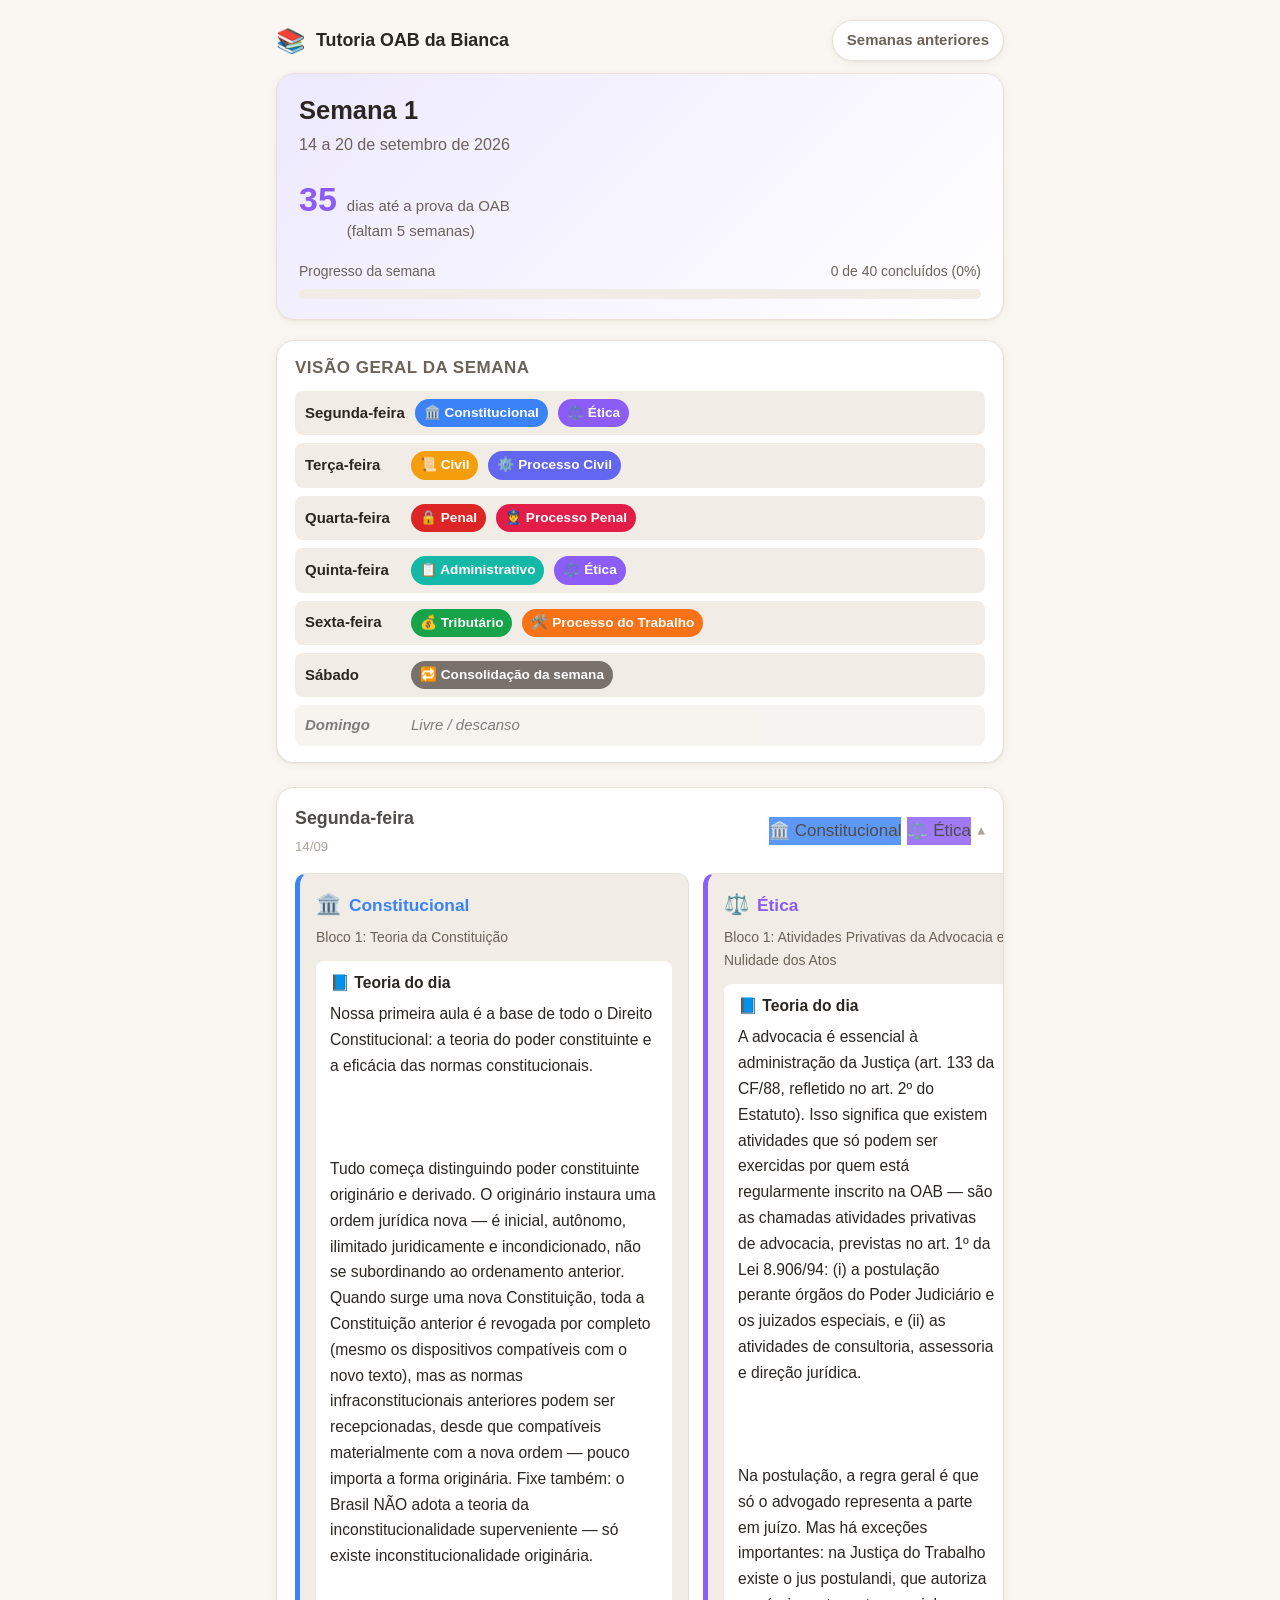
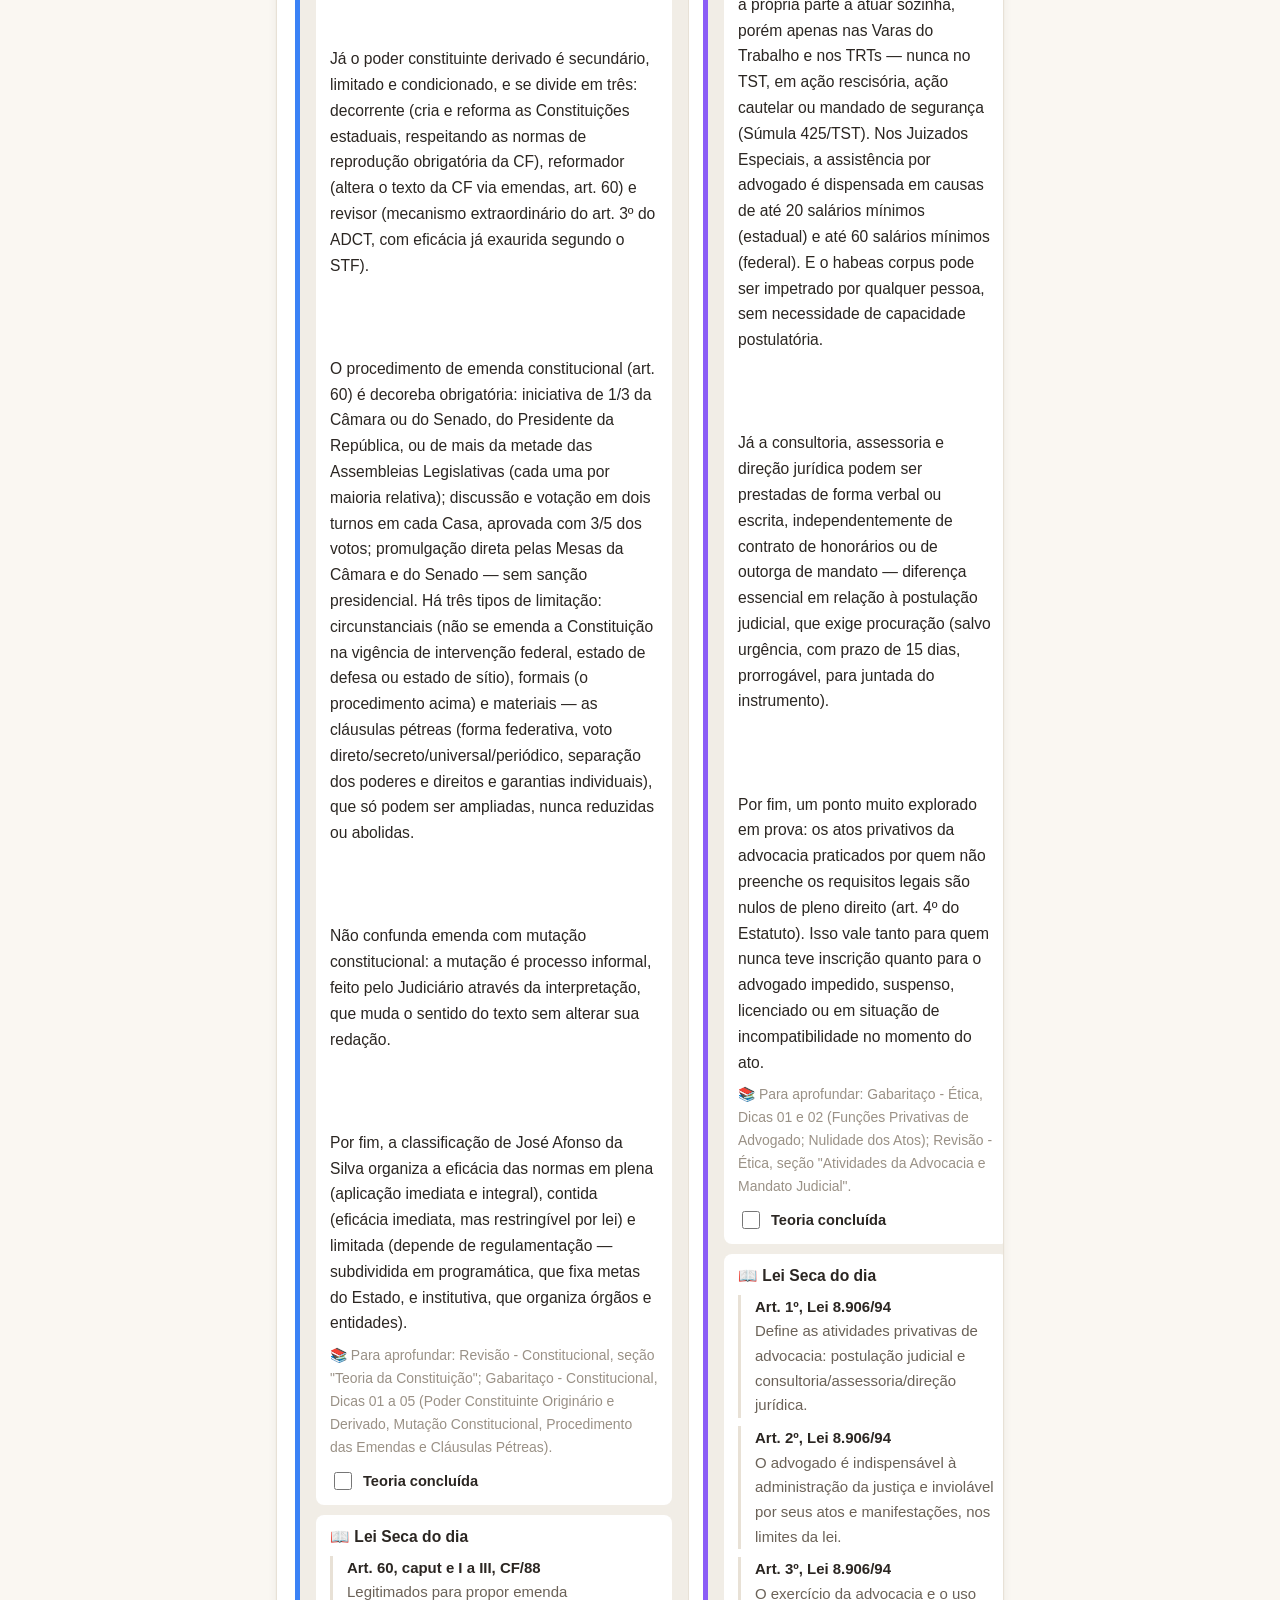
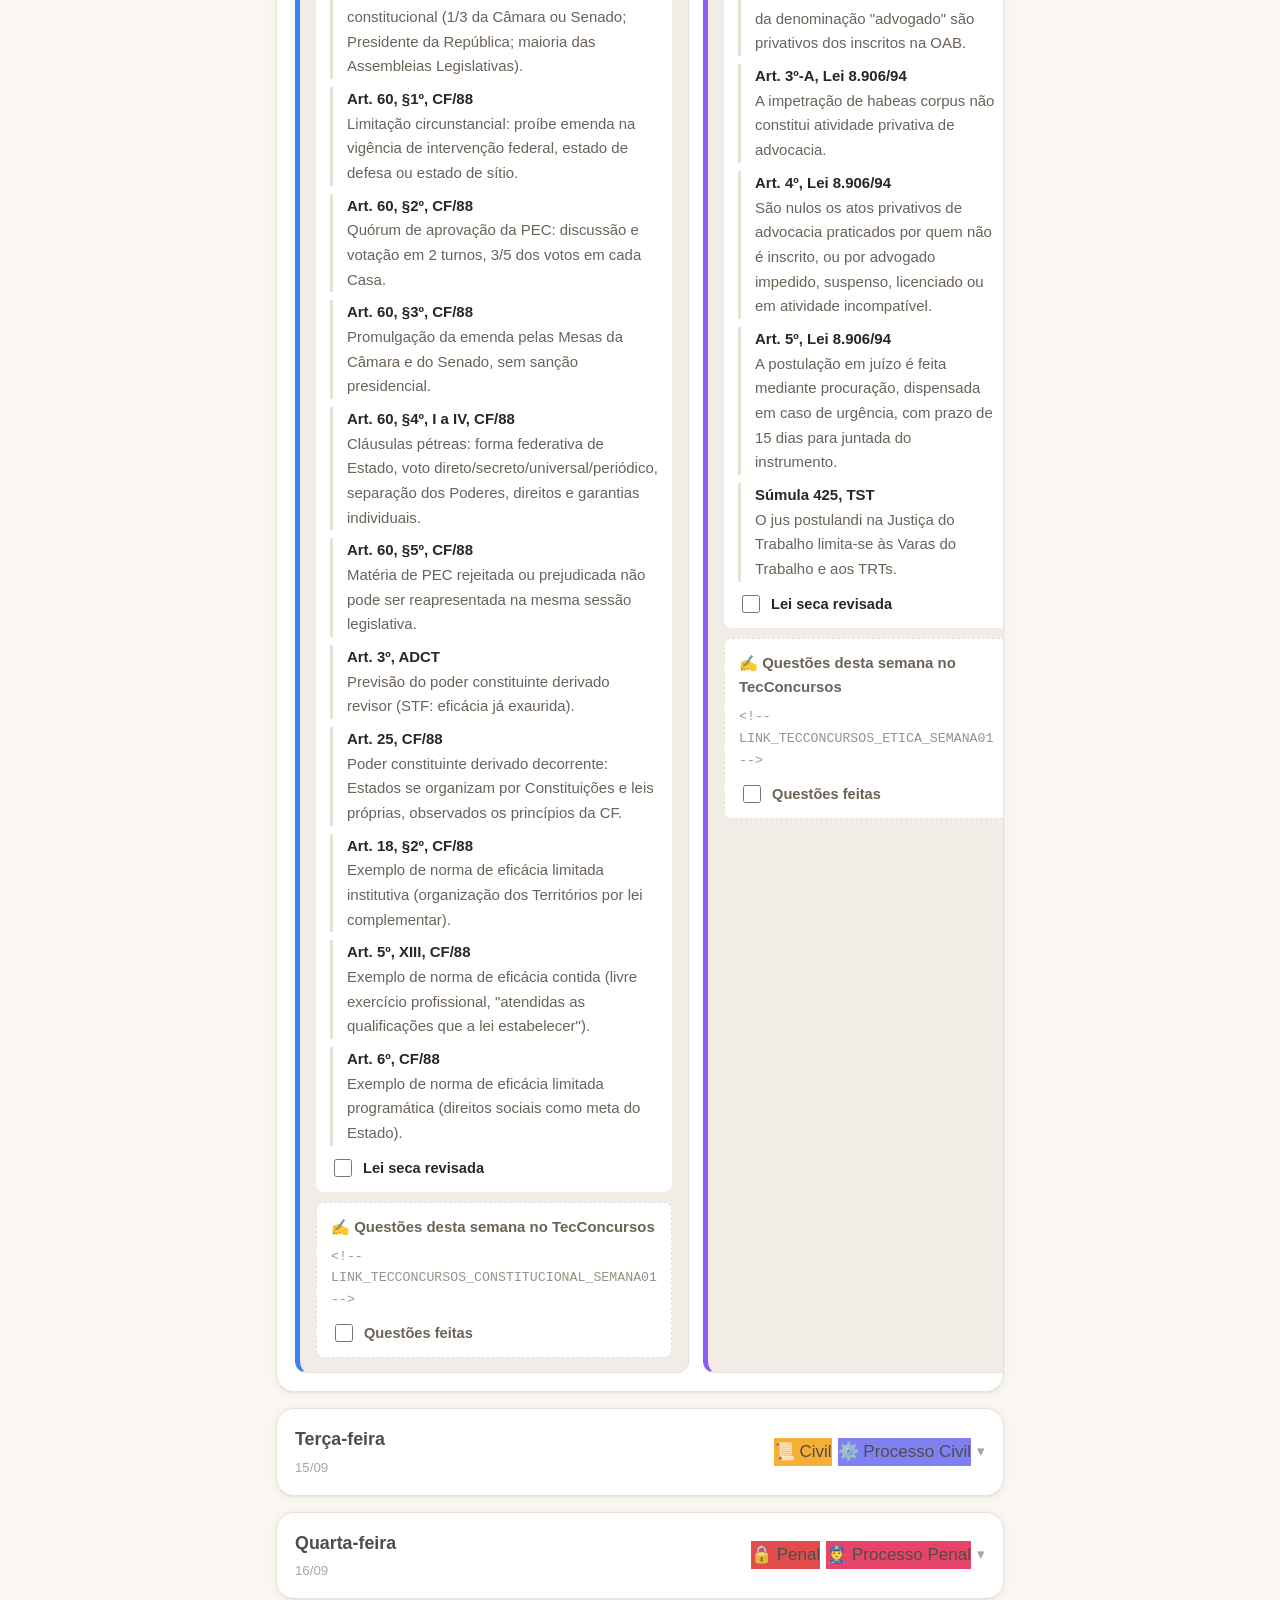
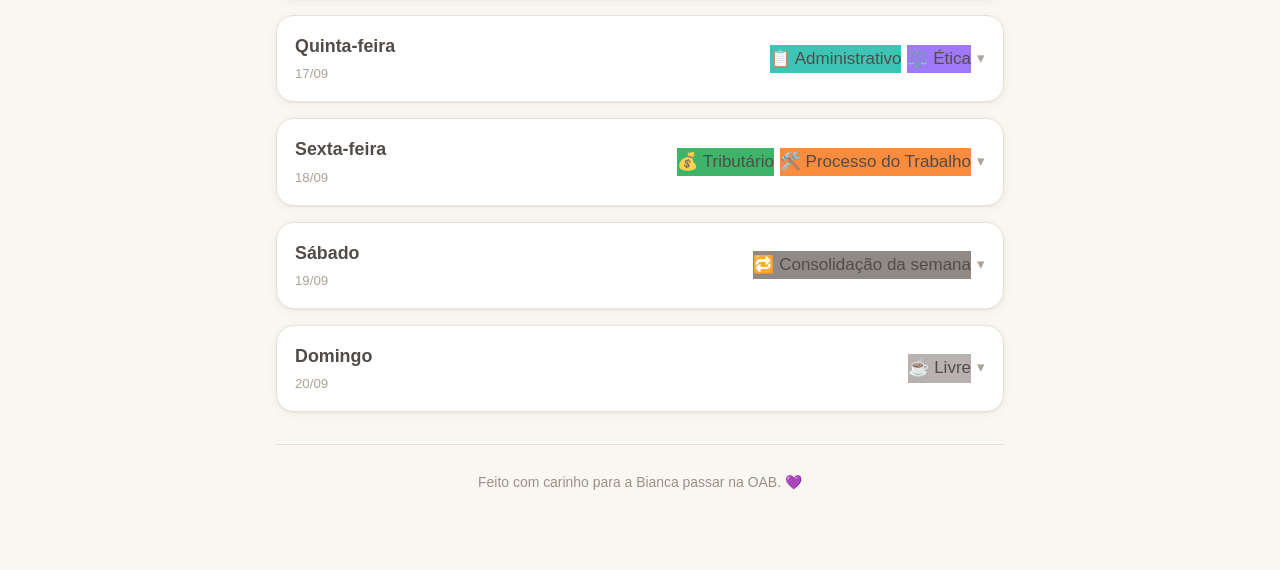
==== docs/index.html @ 67592029 "Cria plataforma de tutoria OAB para a Bianca (semana 1) Mapeia o roteiro de blocos temáticos das 9 m" ====
<!doctype html>
<html lang="pt-BR">
<head>
<meta charset="utf-8">
<meta name="viewport" content="width=device-width, initial-scale=1">
<title>Tutoria OAB da Bianca</title>
<link rel="stylesheet" href="style.css">
<meta http-equiv="refresh" content="0; url=semana-01.html">
</head>
<body>
  <div class="topbar">
    <div class="brand"><span class="logo">📚</span> Tutoria OAB da Bianca</div>
  </div>
  <div class="hero">
    <h1>Bem-vinda de volta!</h1>
    <p class="subtitle">Redirecionando para a semana mais recente (Semana 1)…</p>
    <div class="countdown">
      <span class="days" data-countdown-days>—</span>
      <span class="label">dias até a prova da OAB<br>(faltam <span data-countdown-weeks>—</span> semanas)</span>
    </div>
  </div>
  <div class="overview">
    <h2>Todas as semanas</h2>
    <div class="week-list">
      <a class="week-item current" href="semana-01.html"><span><span class="week-num">Semana 1</span><br><span class="week-range">14/09 a 20/09</span></span><span class="week-go">Abrir →</span></a>
    </div>
  </div>
  <div class="site-footer"><p>Feito com carinho para a Bianca passar na OAB. 💜</p></div>
  <script src="app.js"></script>
  <script>OAB.initCountdown("2027-01-10");</script>
</body>
</html>
---- docs/style.css ----
/* ============================================================
   Tutoria OAB da Bianca — estilos compartilhados
   ============================================================ */

:root {
  --bg: #faf7f2;
  --bg-card: #ffffff;
  --bg-muted: #f1ede6;
  --text: #2b2622;
  --text-soft: #6b6258;
  --text-faint: #9a9186;
  --border: #e8e1d6;
  --accent: #8b5cf6;
  --accent-soft: #ede9fe;
  --success: #16a34a;
  --success-soft: #dcfce7;
  --warn: #d97706;
  --warn-soft: #fef3c7;
  --radius-lg: 18px;
  --radius-md: 12px;
  --radius-sm: 8px;
  --shadow: 0 2px 10px rgba(60, 45, 20, 0.06), 0 1px 2px rgba(60, 45, 20, 0.05);
  --shadow-lift: 0 8px 24px rgba(60, 45, 20, 0.10);
  font-size: 17px;
}

@media (prefers-color-scheme: dark) {
  :root {
    --bg: #1c1a17;
    --bg-card: #26221d;
    --bg-muted: #302b24;
    --text: #f1ece3;
    --text-soft: #c4bbaf;
    --text-faint: #8a8175;
    --border: #3a352c;
    --accent-soft: #3a2f57;
    --success-soft: #143324;
    --warn-soft: #3a2c0c;
    --shadow: 0 2px 10px rgba(0, 0, 0, 0.25), 0 1px 2px rgba(0, 0, 0, 0.2);
    --shadow-lift: 0 8px 24px rgba(0, 0, 0, 0.35);
  }
}

* { box-sizing: border-box; }

html, body {
  margin: 0;
  padding: 0;
  background: var(--bg);
  color: var(--text);
}

body {
  font-family: -apple-system, BlinkMacSystemFont, "Segoe UI", Roboto, "Helvetica Neue", Arial, sans-serif;
  line-height: 1.65;
  padding: 0 16px 64px;
  max-width: 760px;
  margin: 0 auto;
}

h1, h2, h3, h4 { line-height: 1.3; margin: 0 0 8px; }
p { margin: 0 0 12px; }
a { color: var(--accent); text-decoration: none; }
a:hover { text-decoration: underline; }

/* ---------- Top bar ---------- */

.topbar {
  display: flex;
  align-items: center;
  justify-content: space-between;
  gap: 12px;
  padding: 20px 0 12px;
  flex-wrap: wrap;
}

.brand {
  display: flex;
  align-items: center;
  gap: 10px;
  font-weight: 700;
  font-size: 1.05rem;
}

.brand .logo { font-size: 1.4rem; }

.nav-link {
  font-size: 0.88rem;
  font-weight: 600;
  color: var(--text-soft);
  background: var(--bg-card);
  border: 1px solid var(--border);
  padding: 7px 14px;
  border-radius: 999px;
  box-shadow: var(--shadow);
}
.nav-link:hover { text-decoration: none; color: var(--accent); }

/* ---------- Hero / countdown ---------- */

.hero {
  background: linear-gradient(135deg, var(--accent-soft), var(--bg-card));
  border: 1px solid var(--border);
  border-radius: var(--radius-lg);
  padding: 20px 22px;
  margin-bottom: 20px;
  box-shadow: var(--shadow);
}

.hero h1 {
  font-size: 1.5rem;
  margin-bottom: 4px;
}

.hero .subtitle {
  color: var(--text-soft);
  font-size: 0.95rem;
  margin-bottom: 14px;
}

.countdown {
  display: flex;
  gap: 10px;
  flex-wrap: wrap;
  align-items: baseline;
}

.countdown .days {
  font-size: 2rem;
  font-weight: 800;
  color: var(--accent);
}

.countdown .label {
  color: var(--text-soft);
  font-size: 0.88rem;
}

.flag-behind {
  margin-top: 12px;
  background: var(--warn-soft);
  border: 1px solid var(--warn);
  color: var(--warn);
  font-size: 0.85rem;
  font-weight: 600;
  padding: 8px 12px;
  border-radius: var(--radius-sm);
  display: none;
}
.flag-behind.show { display: block; }

/* ---------- Progress bar ---------- */

.progress-wrap {
  margin-top: 16px;
}

.progress-label {
  display: flex;
  justify-content: space-between;
  font-size: 0.82rem;
  color: var(--text-soft);
  margin-bottom: 6px;
}

.progress-track {
  height: 10px;
  background: var(--bg-muted);
  border-radius: 999px;
  overflow: hidden;
}

.progress-fill {
  height: 100%;
  width: 0%;
  background: linear-gradient(90deg, var(--accent), #a78bfa);
  border-radius: 999px;
  transition: width 0.4s ease;
}

/* ---------- Week overview ---------- */

.overview {
  background: var(--bg-card);
  border: 1px solid var(--border);
  border-radius: var(--radius-lg);
  padding: 16px 18px;
  margin-bottom: 24px;
  box-shadow: var(--shadow);
}

.overview h2 {
  font-size: 1rem;
  text-transform: uppercase;
  letter-spacing: 0.03em;
  color: var(--text-soft);
  margin-bottom: 12px;
}

.overview-grid {
  display: grid;
  grid-template-columns: 1fr;
  gap: 8px;
}

.overview-row {
  display: flex;
  align-items: center;
  gap: 10px;
  padding: 8px 10px;
  border-radius: var(--radius-sm);
  background: var(--bg-muted);
  font-size: 0.88rem;
}

.overview-row .day-name {
  font-weight: 700;
  min-width: 96px;
}

.overview-row .subj-chip {
  display: inline-flex;
  align-items: center;
  gap: 4px;
  padding: 3px 9px;
  border-radius: 999px;
  font-size: 0.8rem;
  font-weight: 600;
  color: #fff;
}

.overview-row.rest { opacity: 0.6; font-style: italic; }

/* ---------- Day sections ---------- */

.day {
  background: var(--bg-card);
  border: 1px solid var(--border);
  border-radius: var(--radius-lg);
  margin-bottom: 16px;
  box-shadow: var(--shadow);
  overflow: hidden;
  transition: box-shadow 0.3s ease;
}

.day > summary {
  list-style: none;
  cursor: pointer;
  padding: 16px 18px;
  display: flex;
  align-items: center;
  justify-content: space-between;
  gap: 10px;
  user-select: none;
}
.day > summary::-webkit-details-marker { display: none; }

.day-title {
  display: flex;
  flex-direction: column;
  gap: 2px;
}

.day-title .day-name {
  font-weight: 800;
  font-size: 1.05rem;
}

.day-title .day-date {
  font-size: 0.78rem;
  color: var(--text-faint);
}

.day-subjects-preview {
  display: flex;
  gap: 6px;
  flex-wrap: wrap;
  justify-content: flex-end;
}

.today-badge {
  background: var(--accent);
  color: #fff;
  font-size: 0.72rem;
  font-weight: 700;
  padding: 3px 10px;
  border-radius: 999px;
  white-space: nowrap;
}

.chevron {
  color: var(--text-faint);
  transition: transform 0.25s ease;
  font-size: 0.9rem;
}
.day[open] .chevron { transform: rotate(180deg); }

.day.is-today {
  border-color: var(--accent);
  box-shadow: var(--shadow-lift);
}

.day:not(.is-today) > summary { opacity: 0.82; }

.day-body {
  padding: 0 18px 18px;
}

.day-rest {
  padding: 0 18px 20px;
  color: var(--text-soft);
  font-size: 0.92rem;
}

/* ---------- Subject cards within a day ---------- */

.subject-grid {
  display: grid;
  grid-template-columns: 1fr;
  gap: 14px;
}

@media (min-width: 620px) {
  .subject-grid.two-col { grid-template-columns: 1fr 1fr; }
}

.subject-card {
  border-radius: var(--radius-md);
  border: 1px solid var(--border);
  border-left: 5px solid var(--subj-color, var(--accent));
  background: var(--bg-muted);
  padding: 14px 16px;
}

.subject-header {
  display: flex;
  align-items: center;
  gap: 8px;
  margin-bottom: 10px;
}

.subject-icon {
  font-size: 1.2rem;
}

.subject-name {
  font-weight: 800;
  font-size: 1.02rem;
  color: var(--subj-color, var(--text));
}

.block-title {
  font-size: 0.82rem;
  color: var(--text-soft);
  margin: -6px 0 12px;
}

.section-block {
  background: var(--bg-card);
  border-radius: var(--radius-sm);
  padding: 12px 14px;
  margin-bottom: 10px;
}

.section-block h4 {
  font-size: 0.92rem;
  margin-bottom: 8px;
  display: flex;
  align-items: center;
  gap: 6px;
}

.section-block .body-text {
  font-size: 0.92rem;
  color: var(--text);
  white-space: pre-line;
}

.lei-seca-list {
  list-style: none;
  padding: 0;
  margin: 0;
  display: flex;
  flex-direction: column;
  gap: 8px;
}

.lei-seca-list li {
  font-size: 0.88rem;
  padding-left: 14px;
  border-left: 3px solid var(--border);
}

.lei-seca-list .ref {
  font-weight: 700;
  display: block;
}

.lei-seca-list .desc {
  color: var(--text-soft);
}

.questions-box {
  background: var(--bg-card);
  border: 1px dashed var(--border);
  border-radius: var(--radius-sm);
  padding: 12px 14px;
  font-size: 0.88rem;
  color: var(--text-soft);
}

.questions-box .link-placeholder {
  display: block;
  margin-top: 6px;
  font-family: ui-monospace, SFMono-Regular, Menlo, monospace;
  font-size: 0.78rem;
  color: var(--text-faint);
}

.review-block {
  background: var(--warn-soft);
  border-radius: var(--radius-sm);
  padding: 12px 14px;
  margin-bottom: 10px;
}
.review-block h4 { color: var(--warn); }

/* ---------- Checkboxes ---------- */

.check-row {
  display: flex;
  align-items: center;
  gap: 8px;
  font-size: 0.86rem;
  font-weight: 600;
  cursor: pointer;
}

.check-row input[type="checkbox"] {
  width: 18px;
  height: 18px;
  accent-color: var(--success);
  cursor: pointer;
  flex-shrink: 0;
}

.check-row.done { color: var(--success); }

/* ---------- Saturday consolidation ---------- */

.consolidation-list {
  display: flex;
  flex-direction: column;
  gap: 10px;
}

.consolidation-item {
  border-radius: var(--radius-md);
  border: 1px solid var(--border);
  border-left: 5px solid var(--subj-color, var(--accent));
  background: var(--bg-muted);
  padding: 12px 14px;
}

.consolidation-item .subj-line {
  display: flex;
  align-items: center;
  gap: 8px;
  font-weight: 800;
  margin-bottom: 4px;
  color: var(--subj-color, var(--text));
}

.consolidation-item .block-name {
  font-size: 0.85rem;
  color: var(--text-soft);
  margin-bottom: 6px;
}

.consolidation-empty {
  color: var(--text-soft);
  font-size: 0.9rem;
  font-style: italic;
}

/* ---------- Footer ---------- */

.site-footer {
  text-align: center;
  color: var(--text-faint);
  font-size: 0.82rem;
  margin-top: 32px;
  padding-top: 16px;
  border-top: 1px solid var(--border);
}

.site-footer a { color: var(--text-soft); }

/* ---------- Weeks index page ---------- */

.week-list {
  display: flex;
  flex-direction: column;
  gap: 10px;
}

.week-item {
  display: flex;
  align-items: center;
  justify-content: space-between;
  gap: 10px;
  background: var(--bg-card);
  border: 1px solid var(--border);
  border-radius: var(--radius-md);
  padding: 14px 16px;
  box-shadow: var(--shadow);
}

.week-item .week-num { font-weight: 800; }
.week-item .week-range { font-size: 0.82rem; color: var(--text-soft); }
.week-item .week-go { font-weight: 700; }
.week-item.current { border-color: var(--accent); background: var(--accent-soft); }
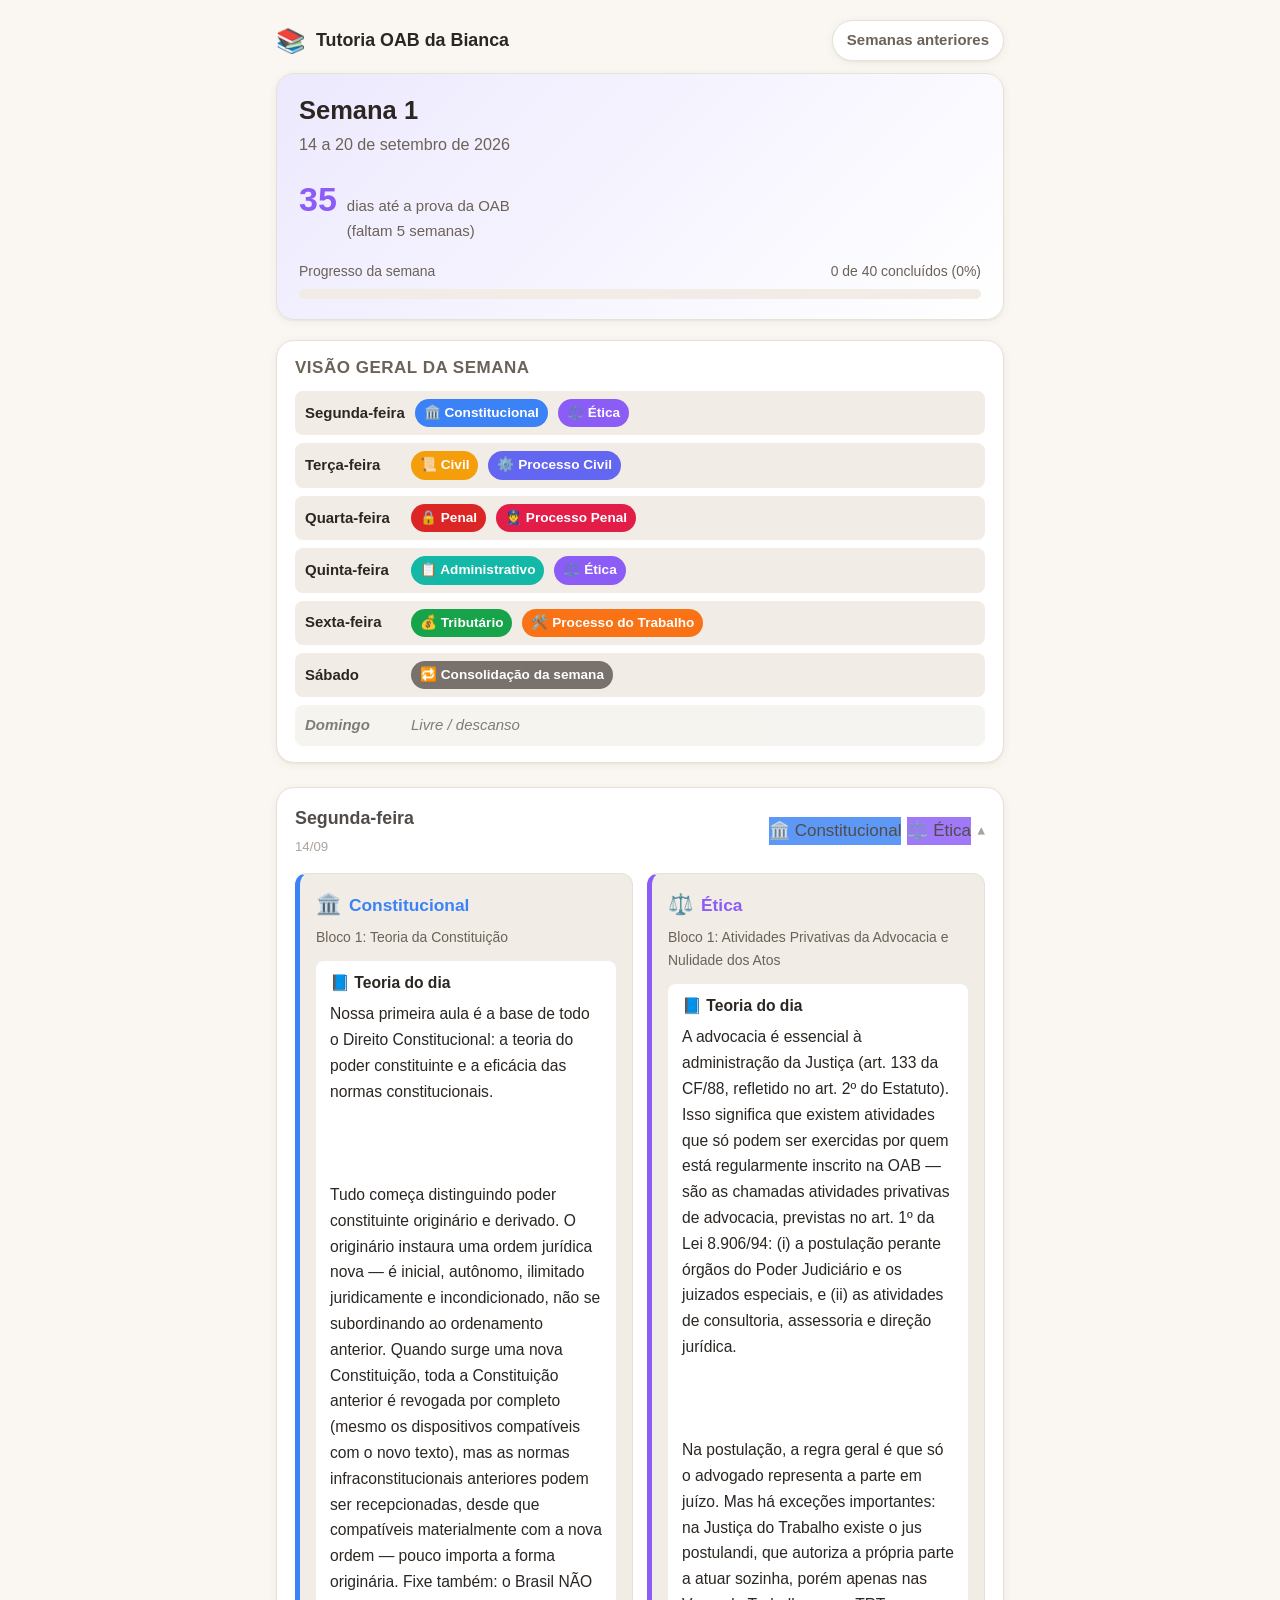
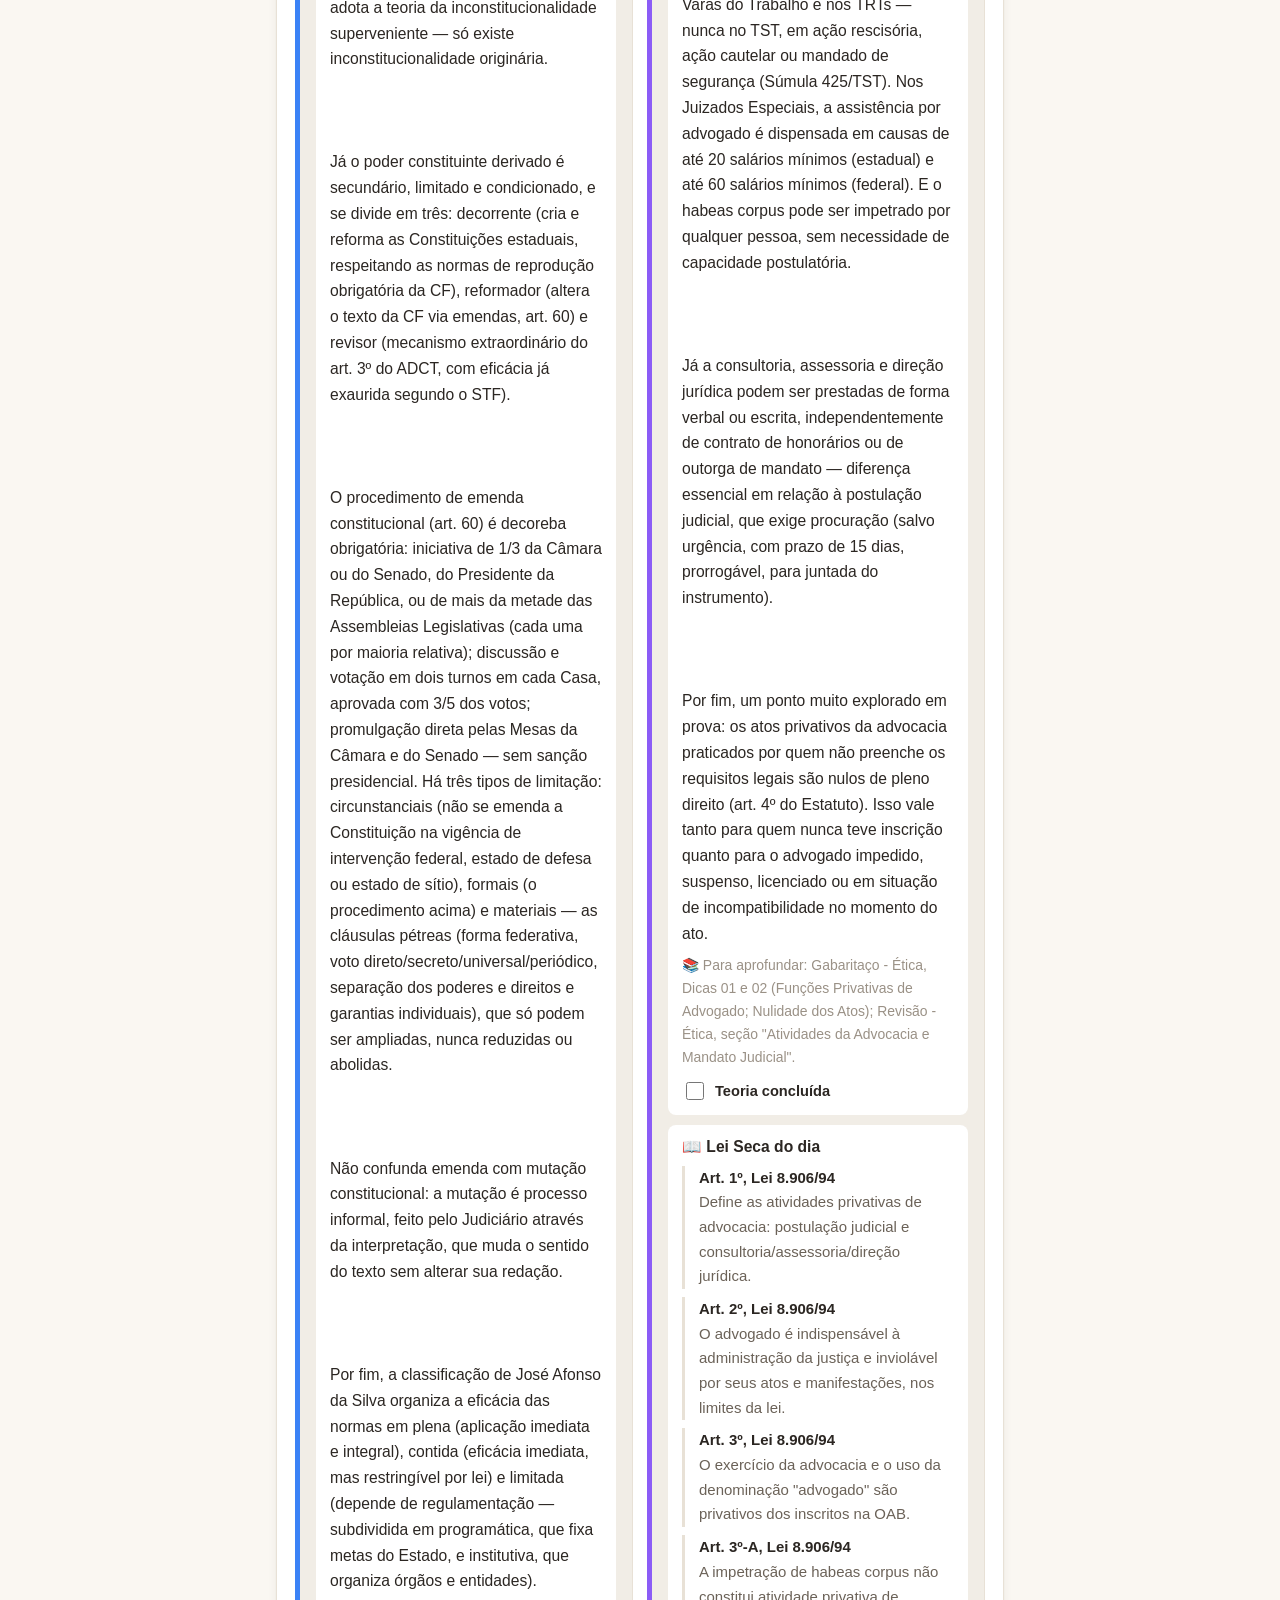
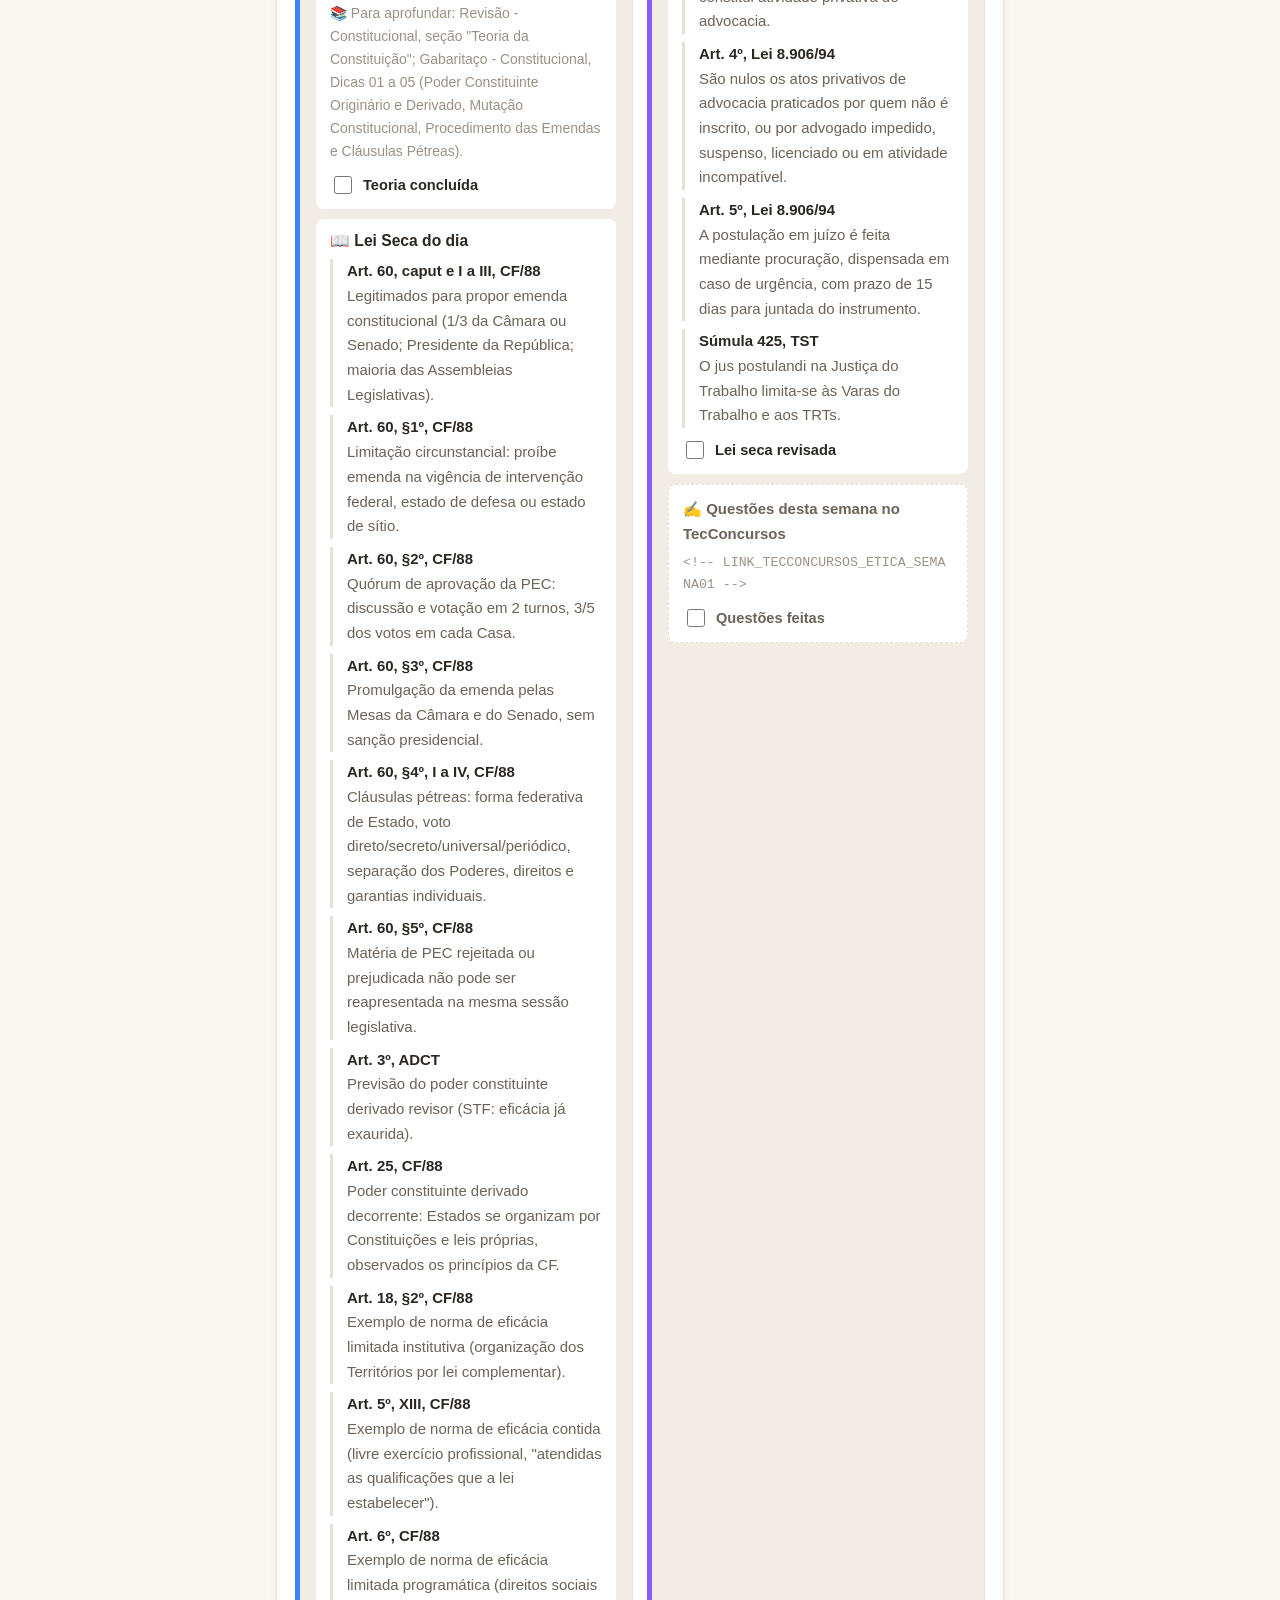
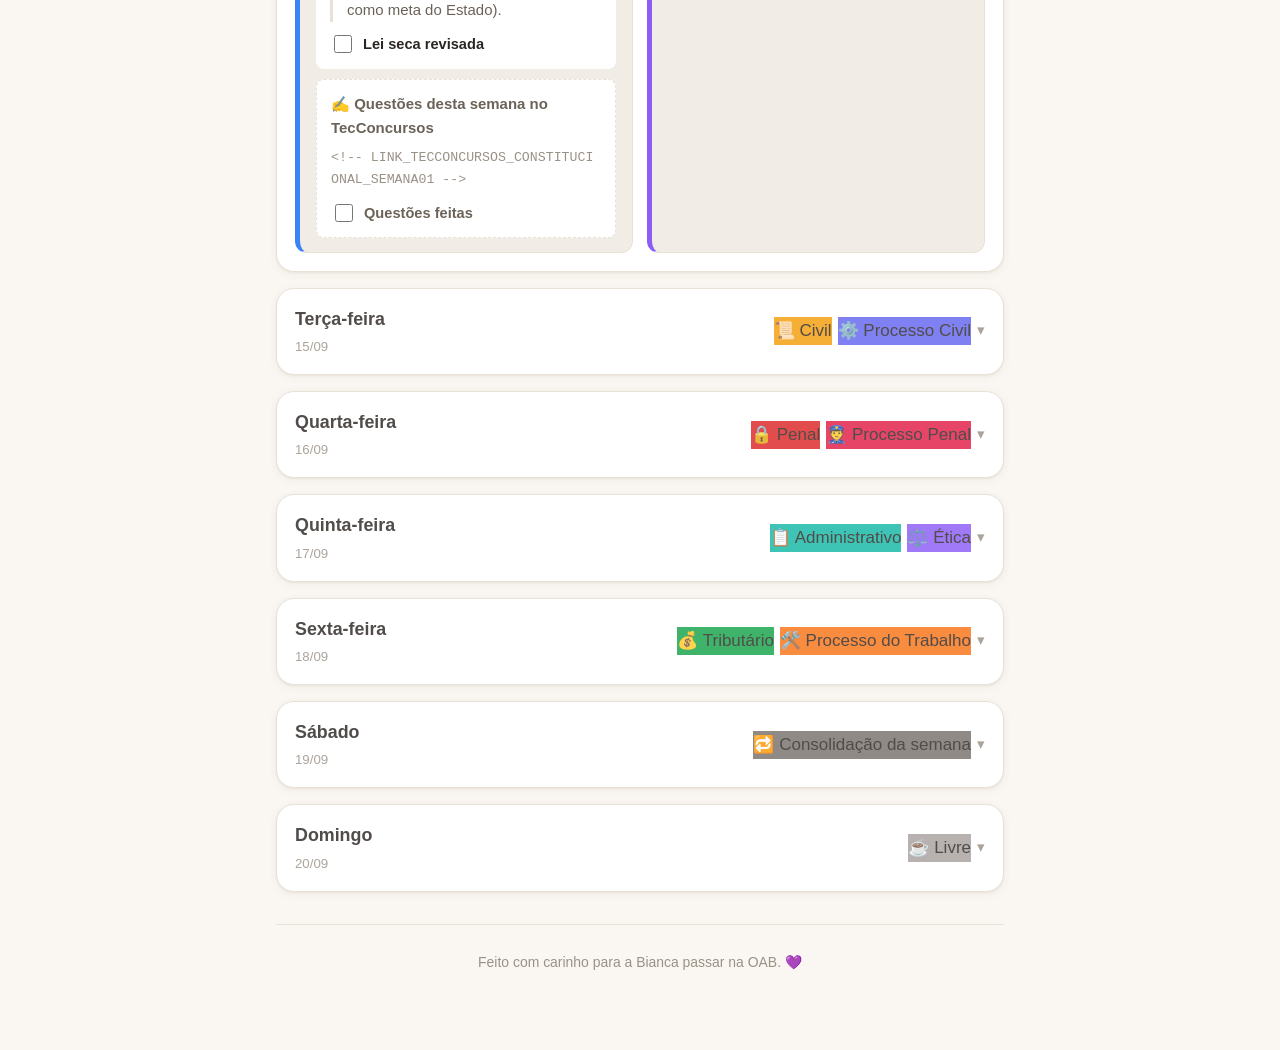
==== commit 3d0b6bc3: "Adiciona cache-busting versionado pro style.css/app.js O corte de texto reportado no notebook não re" ====
--- a/docs/index.html
+++ b/docs/index.html
@@ -4,7 +4,7 @@
 <meta charset="utf-8">
 <meta name="viewport" content="width=device-width, initial-scale=1">
 <title>Tutoria OAB da Bianca</title>
-<link rel="stylesheet" href="style.css">
+<link rel="stylesheet" href="style.css?v=2">
 <meta http-equiv="refresh" content="0; url=semana-01.html">
 </head>
 <body>
@@ -26,7 +26,7 @@
     </div>
   </div>
   <div class="site-footer"><p>Feito com carinho para a Bianca passar na OAB. 💜</p></div>
-  <script src="app.js"></script>
+  <script src="app.js?v=2"></script>
   <script>OAB.initCountdown("2027-01-10");</script>
 </body>
 </html>
--- a/docs/style.css
+++ b/docs/style.css
@@ -25,7 +25,7 @@
 }
 
 @media (prefers-color-scheme: dark) {
-  :root {
+  :root:not([data-theme="light"]) {
     --bg: #1c1a17;
     --bg-card: #26221d;
     --bg-muted: #302b24;
@@ -41,7 +41,27 @@
   }
 }
 
+:root[data-theme="dark"] {
+  --bg: #1c1a17;
+  --bg-card: #26221d;
+  --bg-muted: #302b24;
+  --text: #f1ece3;
+  --text-soft: #c4bbaf;
+  --text-faint: #8a8175;
+  --border: #3a352c;
+  --accent-soft: #3a2f57;
+  --success-soft: #143324;
+  --warn-soft: #3a2c0c;
+  --shadow: 0 2px 10px rgba(0, 0, 0, 0.25), 0 1px 2px rgba(0, 0, 0, 0.2);
+  --shadow-lift: 0 8px 24px rgba(0, 0, 0, 0.35);
+}
+
 * { box-sizing: border-box; }
+
+html {
+  -webkit-text-size-adjust: 100%; /* impede o Safari/iOS de auto-inflar o tamanho do texto em colunas estreitas, o que empurra o layout pra fora da tela só no iPhone */
+  text-size-adjust: 100%;
+}
 
 html, body {
   margin: 0;
@@ -56,6 +76,8 @@
   padding: 0 16px 64px;
   max-width: 760px;
   margin: 0 auto;
+  overflow-x: hidden;
+  overflow-wrap: break-word; /* herda para todo o conteúdo: nenhuma palavra/token comprido (ex: placeholder do TecConcursos) força scroll horizontal */
 }
 
 h1, h2, h3, h4 { line-height: 1.3; margin: 0 0 8px; }
@@ -199,13 +221,15 @@
 
 .overview-grid {
   display: grid;
-  grid-template-columns: 1fr;
+  grid-template-columns: minmax(0, 1fr);
   gap: 8px;
 }
 
 .overview-row {
   display: flex;
   align-items: center;
+  flex-wrap: wrap;
+  row-gap: 6px;
   gap: 10px;
   padding: 8px 10px;
   border-radius: var(--radius-sm);
@@ -249,6 +273,8 @@
   padding: 16px 18px;
   display: flex;
   align-items: center;
+  flex-wrap: wrap;
+  row-gap: 8px;
   justify-content: space-between;
   gap: 10px;
   user-select: none;
@@ -316,15 +342,19 @@
 
 .subject-grid {
   display: grid;
-  grid-template-columns: 1fr;
+  /* minmax(0, 1fr) em vez de 1fr: Safari/iOS é mais rígido que o Chrome ao
+     encolher colunas de grid abaixo do conteúdo — sem o 0 explícito aqui,
+     o min-width:0 do .subject-card sozinho não é suficiente no iPhone. */
+  grid-template-columns: minmax(0, 1fr);
   gap: 14px;
 }
 
 @media (min-width: 620px) {
-  .subject-grid.two-col { grid-template-columns: 1fr 1fr; }
+  .subject-grid.two-col { grid-template-columns: minmax(0, 1fr) minmax(0, 1fr); }
 }
 
 .subject-card {
+  min-width: 0; /* deixa a coluna do grid encolher; sem isso, um token comprido (ex: placeholder do TecConcursos) força a largura do card a estourar a tela */
   border-radius: var(--radius-md);
   border: 1px solid var(--border);
   border-left: 5px solid var(--subj-color, var(--accent));
@@ -415,6 +445,9 @@
   font-family: ui-monospace, SFMono-Regular, Menlo, monospace;
   font-size: 0.78rem;
   color: var(--text-faint);
+  overflow-wrap: anywhere;
+  word-break: break-all;
+  white-space: normal;
 }
 
 .review-block {
@@ -455,6 +488,7 @@
 }
 
 .consolidation-item {
+  min-width: 0;
   border-radius: var(--radius-md);
   border: 1px solid var(--border);
   border-left: 5px solid var(--subj-color, var(--accent));
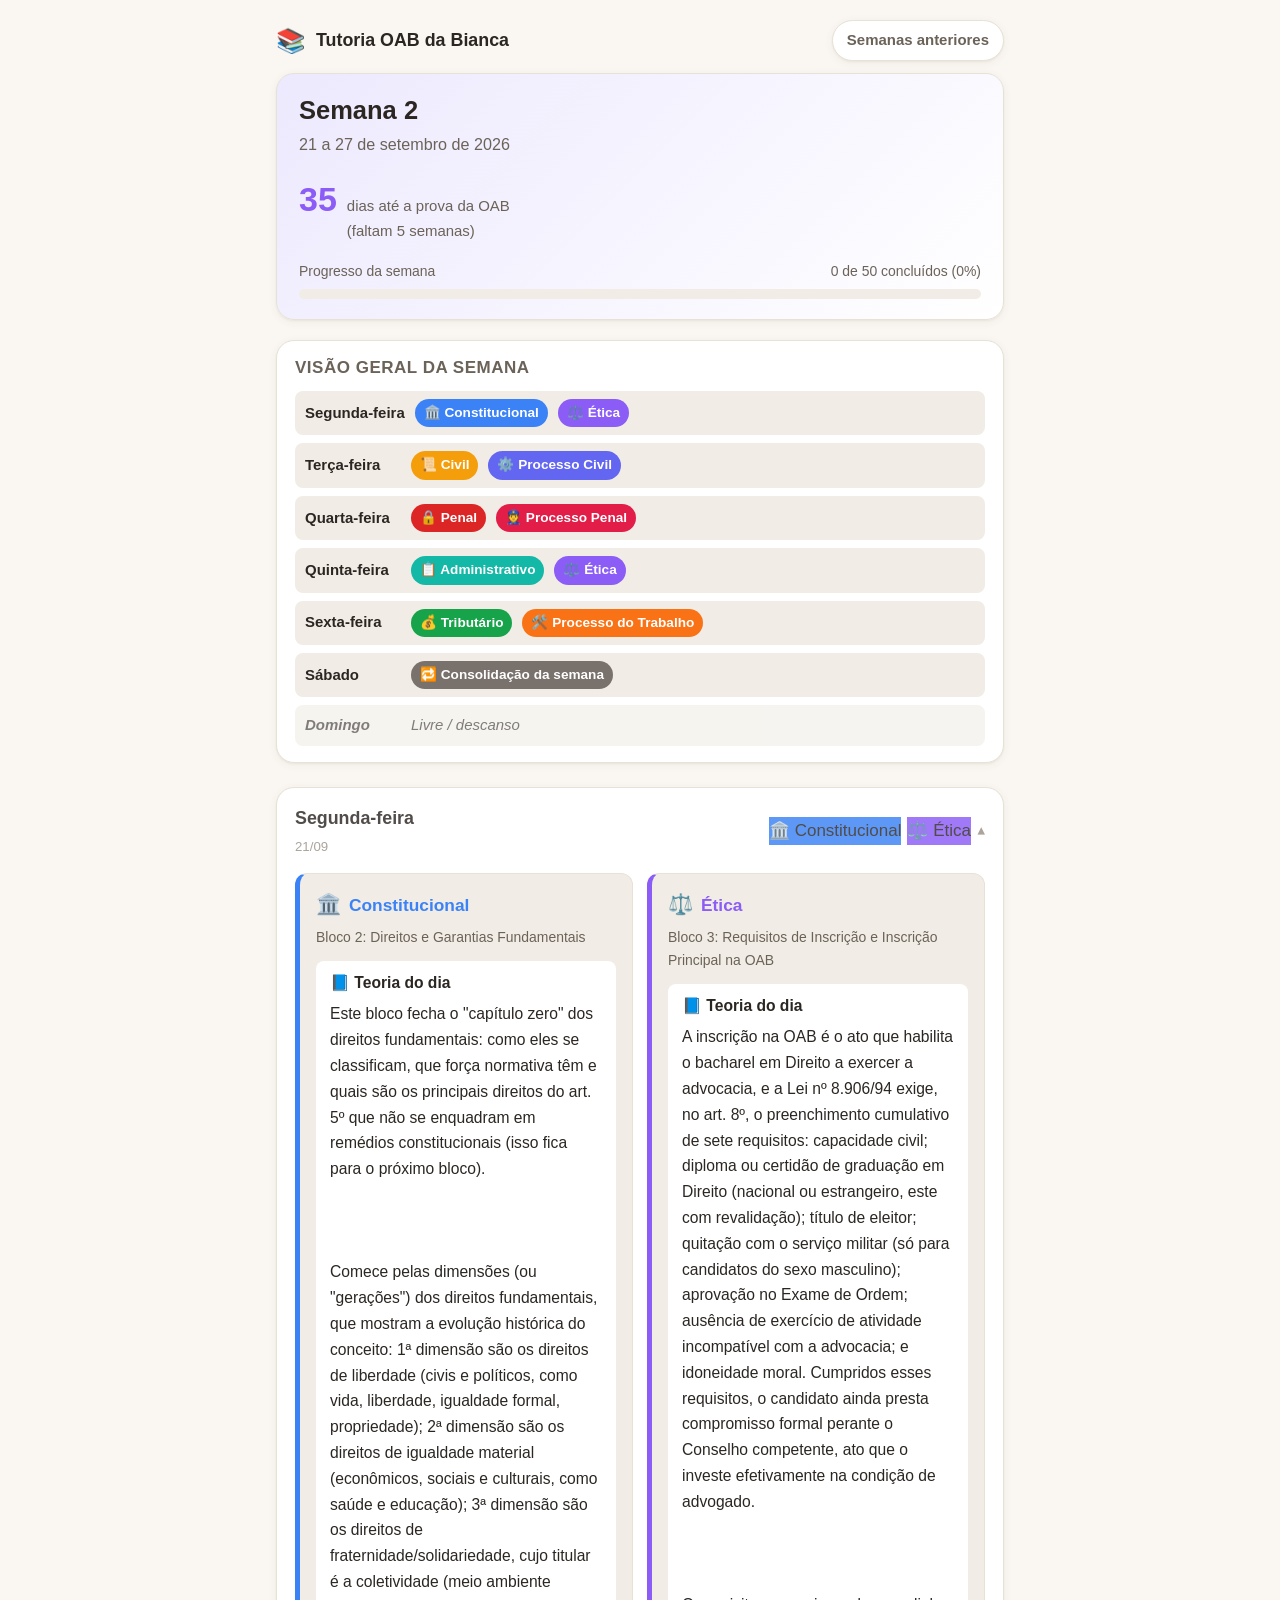
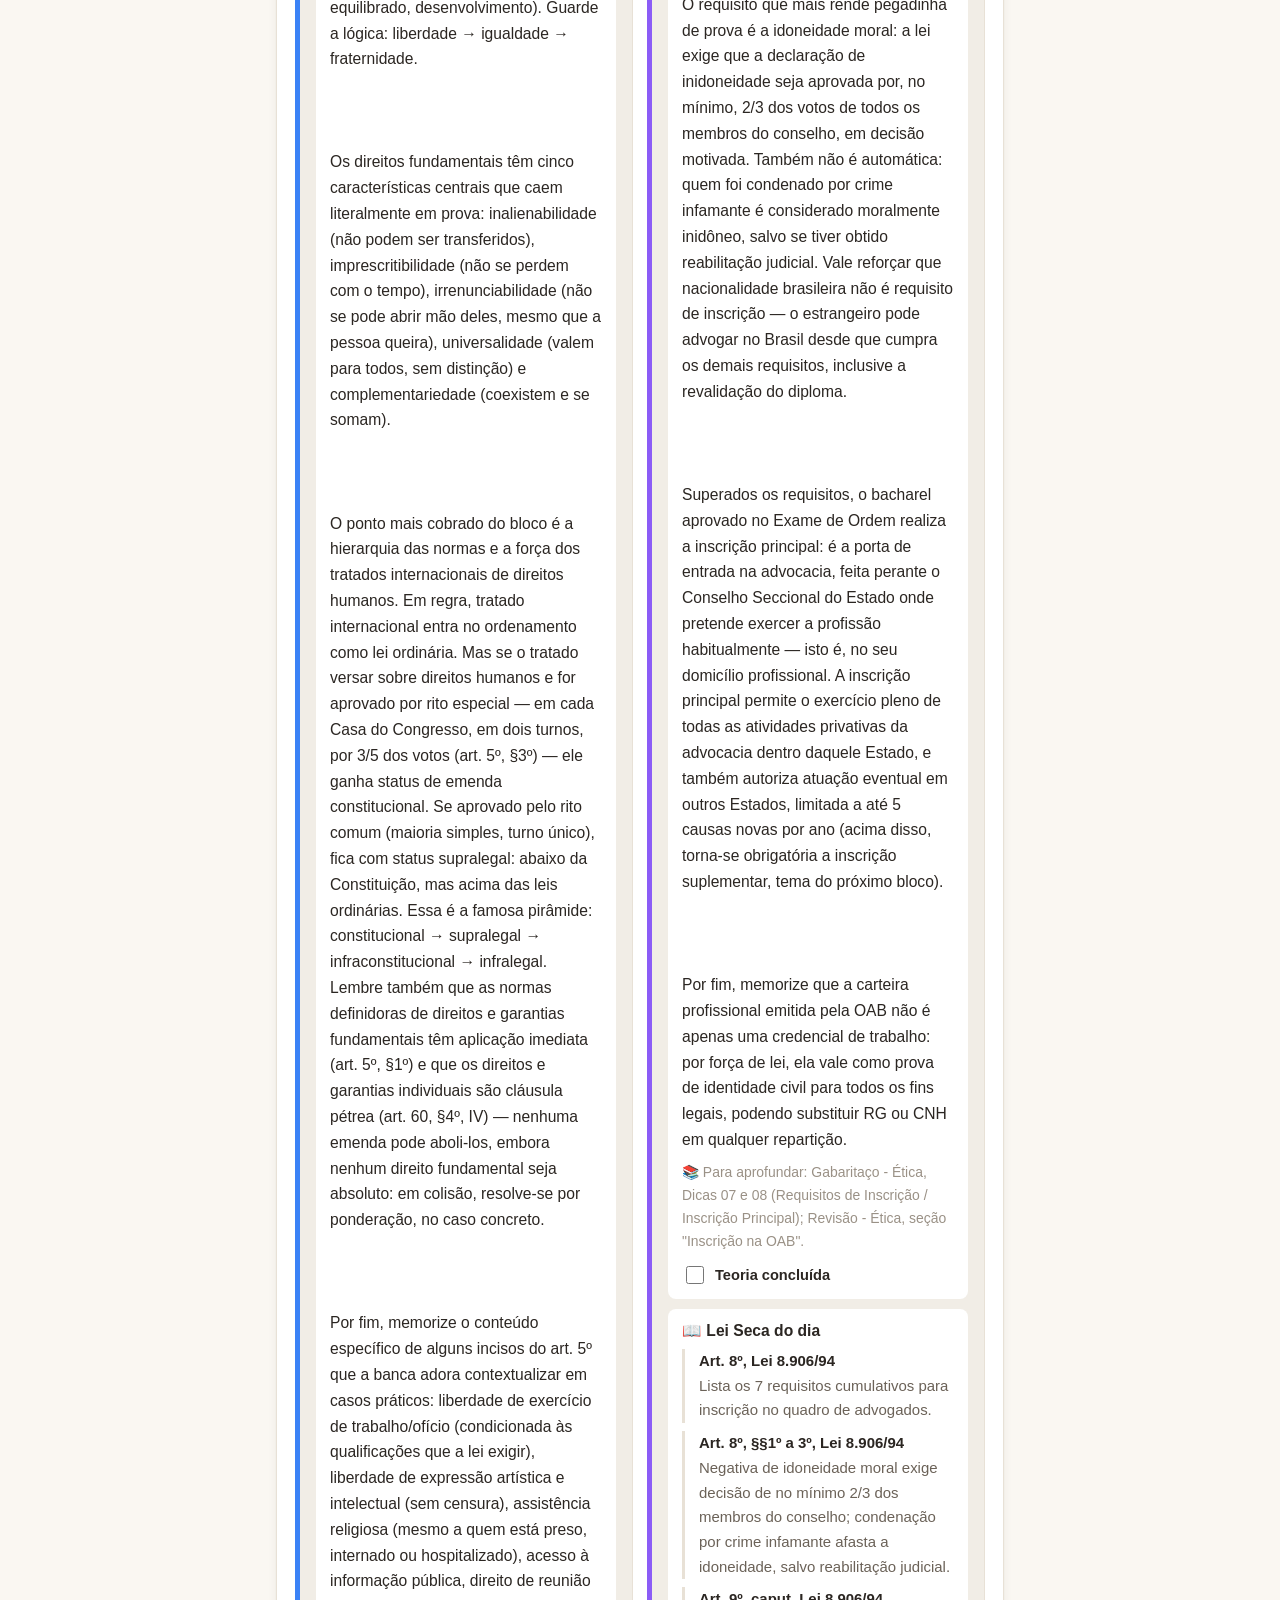
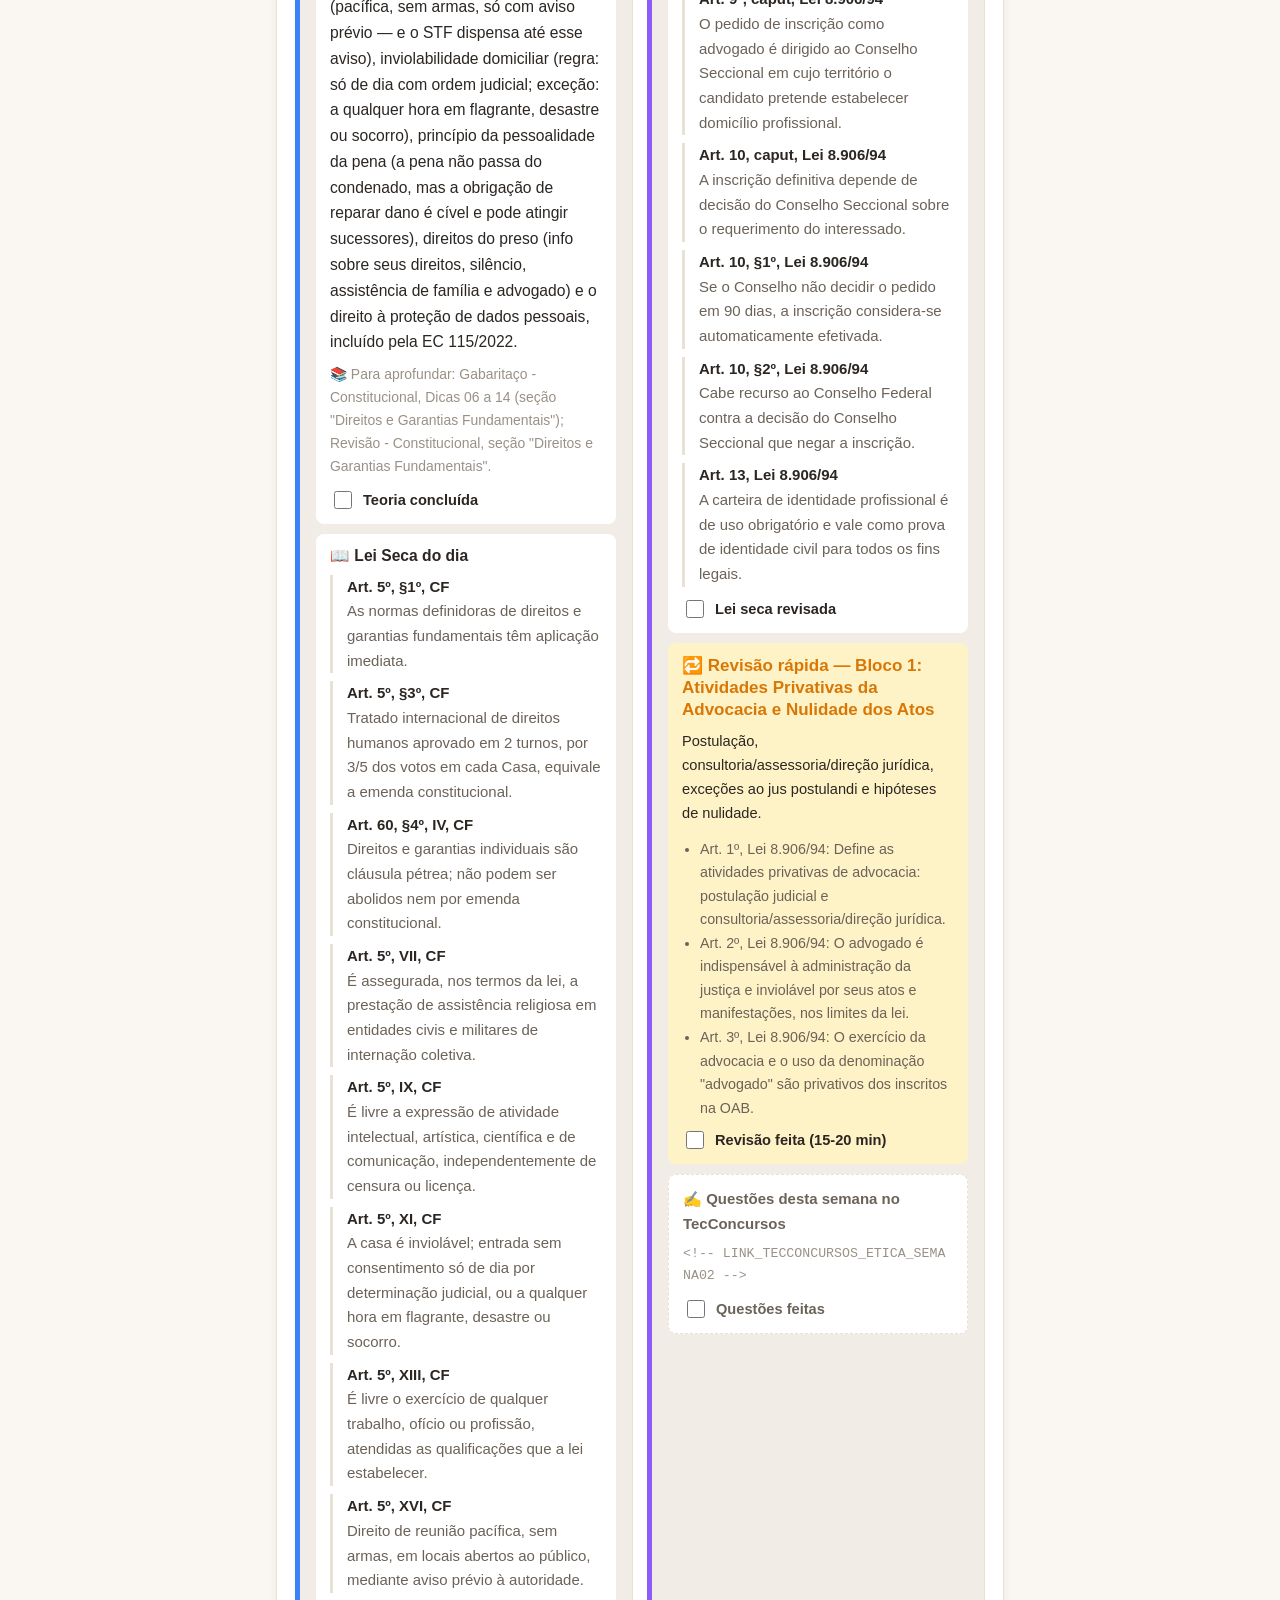
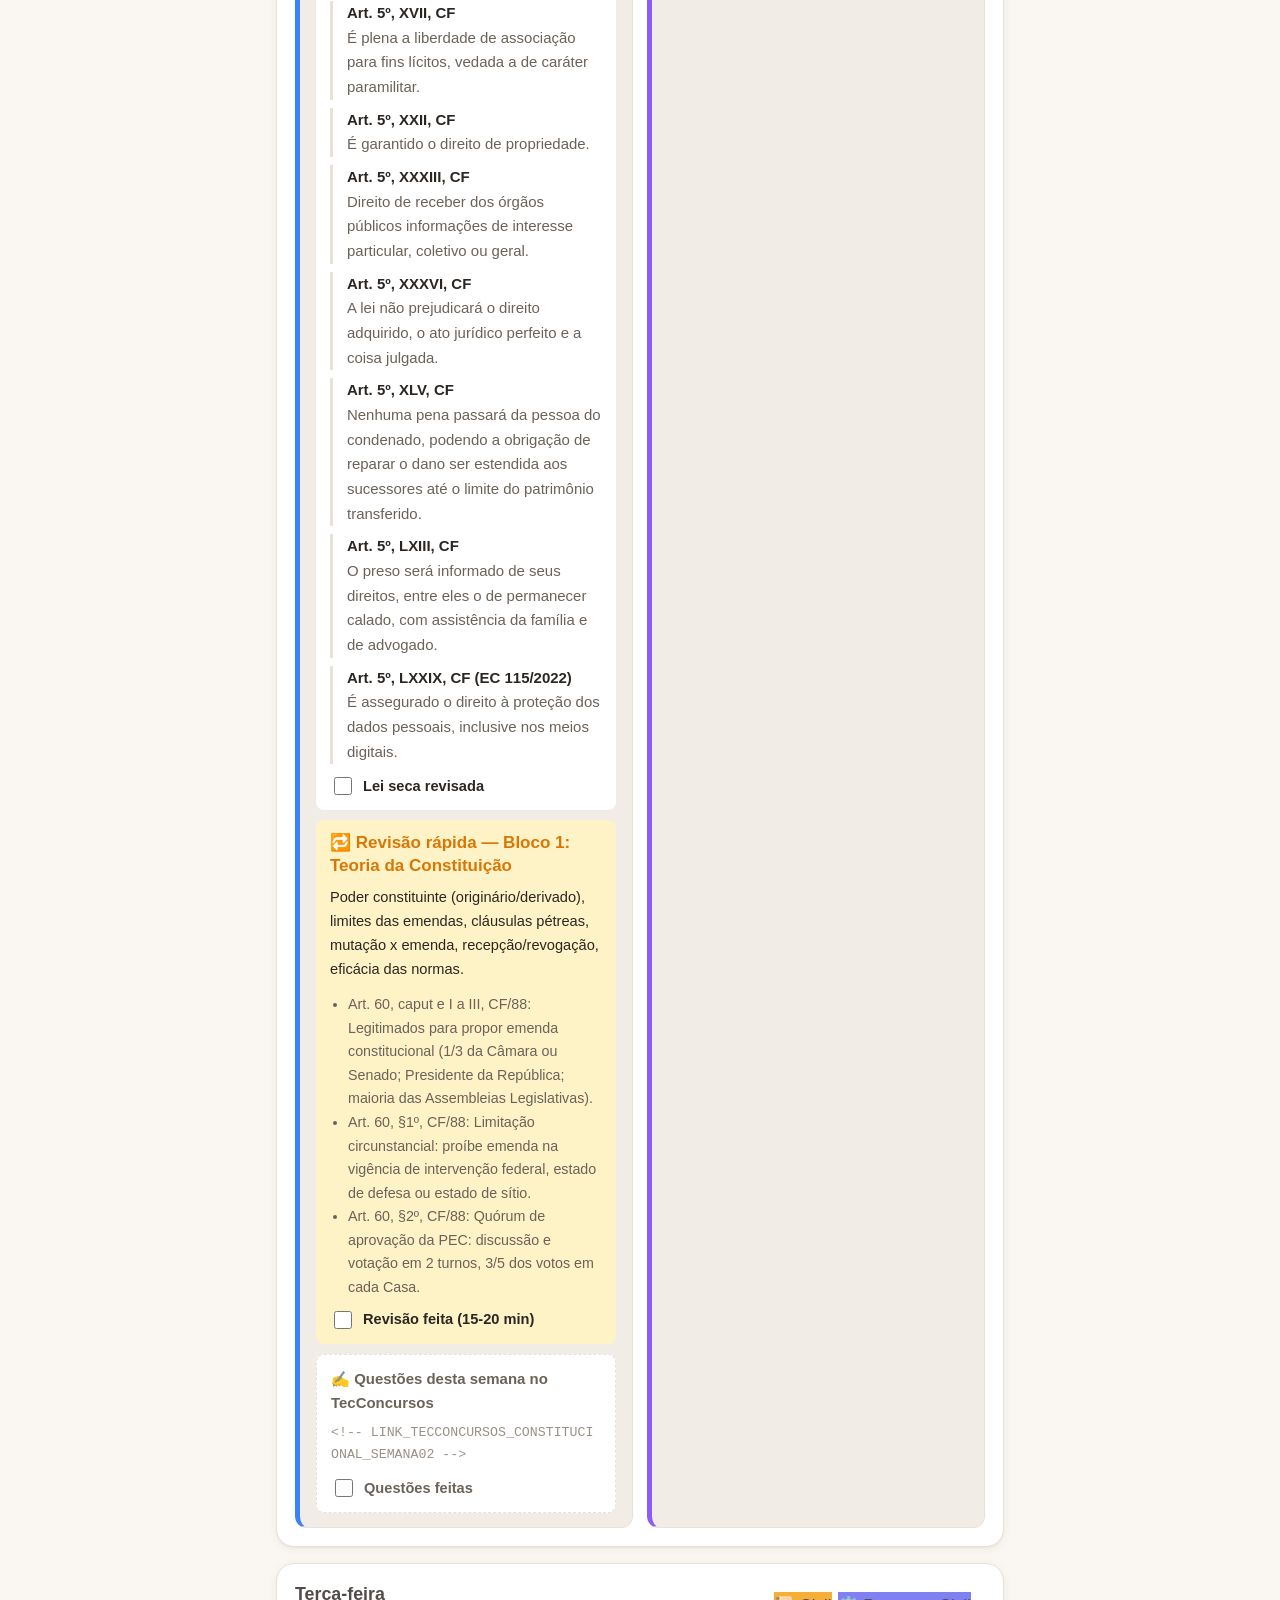
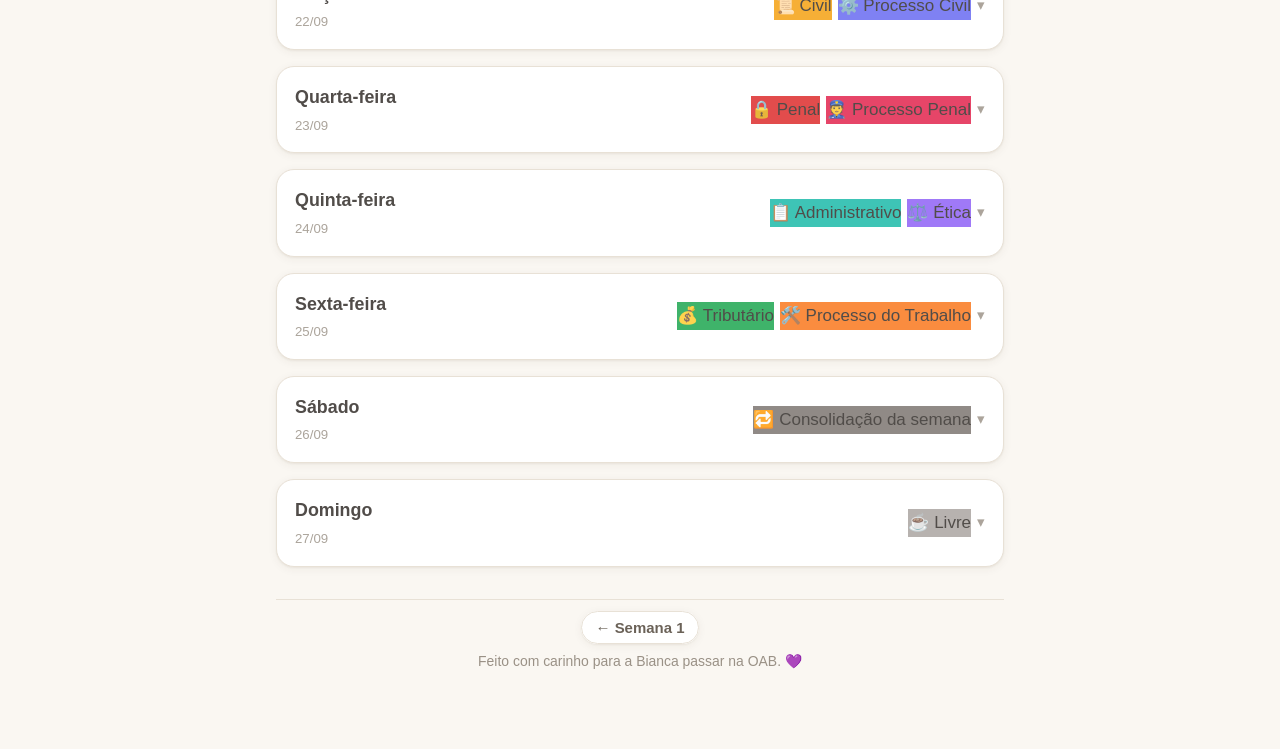
==== commit 10123faa: "Gera Semana 2 Blocos 2 de Constitucional, Administrativo, Civil, Processo Civil, Penal, Processo Pen" ====
--- a/docs/index.html
+++ b/docs/index.html
@@ -5,7 +5,7 @@
 <meta name="viewport" content="width=device-width, initial-scale=1">
 <title>Tutoria OAB da Bianca</title>
 <link rel="stylesheet" href="style.css?v=2">
-<meta http-equiv="refresh" content="0; url=semana-01.html">
+<meta http-equiv="refresh" content="0; url=semana-02.html">
 </head>
 <body>
   <div class="topbar">
@@ -13,7 +13,7 @@
   </div>
   <div class="hero">
     <h1>Bem-vinda de volta!</h1>
-    <p class="subtitle">Redirecionando para a semana mais recente (Semana 1)…</p>
+    <p class="subtitle">Redirecionando para a semana mais recente (Semana 2)…</p>
     <div class="countdown">
       <span class="days" data-countdown-days>—</span>
       <span class="label">dias até a prova da OAB<br>(faltam <span data-countdown-weeks>—</span> semanas)</span>
@@ -22,7 +22,8 @@
   <div class="overview">
     <h2>Todas as semanas</h2>
     <div class="week-list">
-      <a class="week-item current" href="semana-01.html"><span><span class="week-num">Semana 1</span><br><span class="week-range">14/09 a 20/09</span></span><span class="week-go">Abrir →</span></a>
+      <a class="week-item current" href="semana-02.html"><span><span class="week-num">Semana 2</span><br><span class="week-range">21/09 a 27/09</span></span><span class="week-go">Abrir →</span></a>
+<a class="week-item" href="semana-01.html"><span><span class="week-num">Semana 1</span><br><span class="week-range">14/09 a 20/09</span></span><span class="week-go">Abrir →</span></a>
     </div>
   </div>
   <div class="site-footer"><p>Feito com carinho para a Bianca passar na OAB. 💜</p></div>
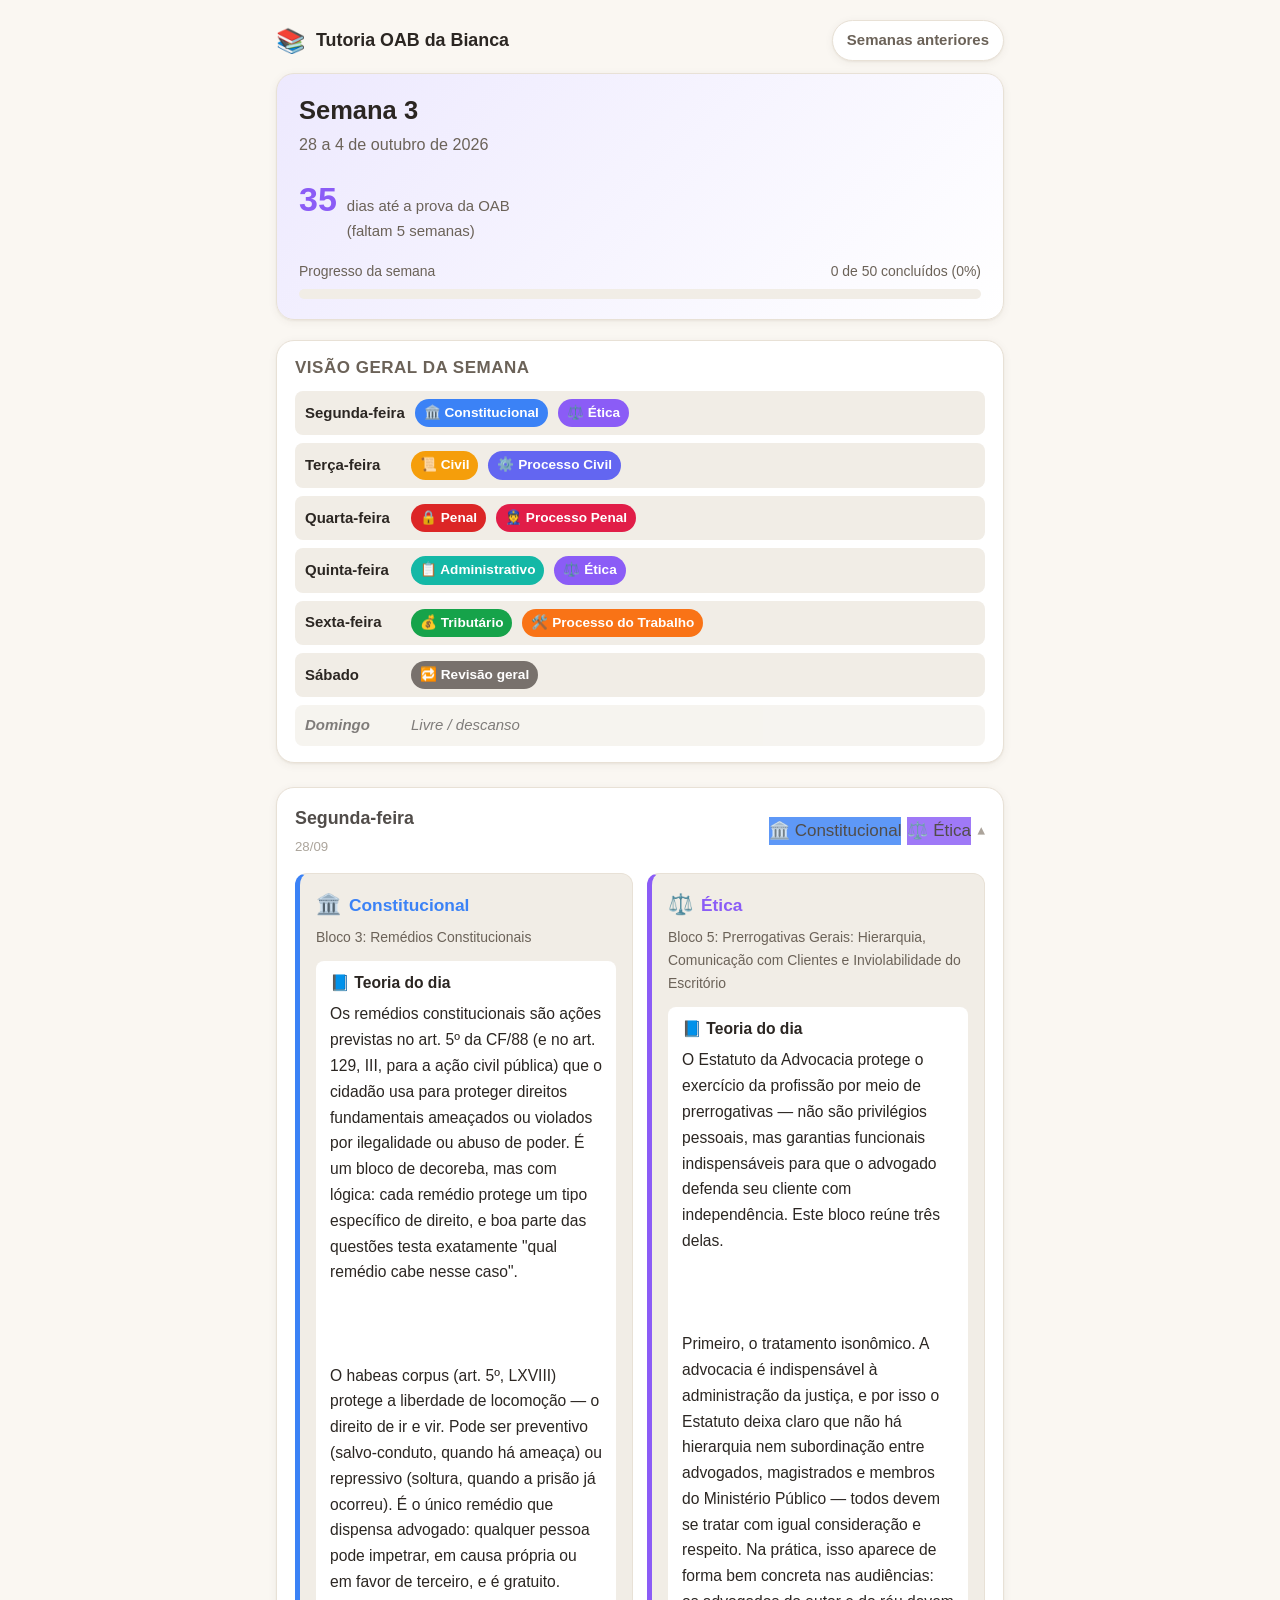
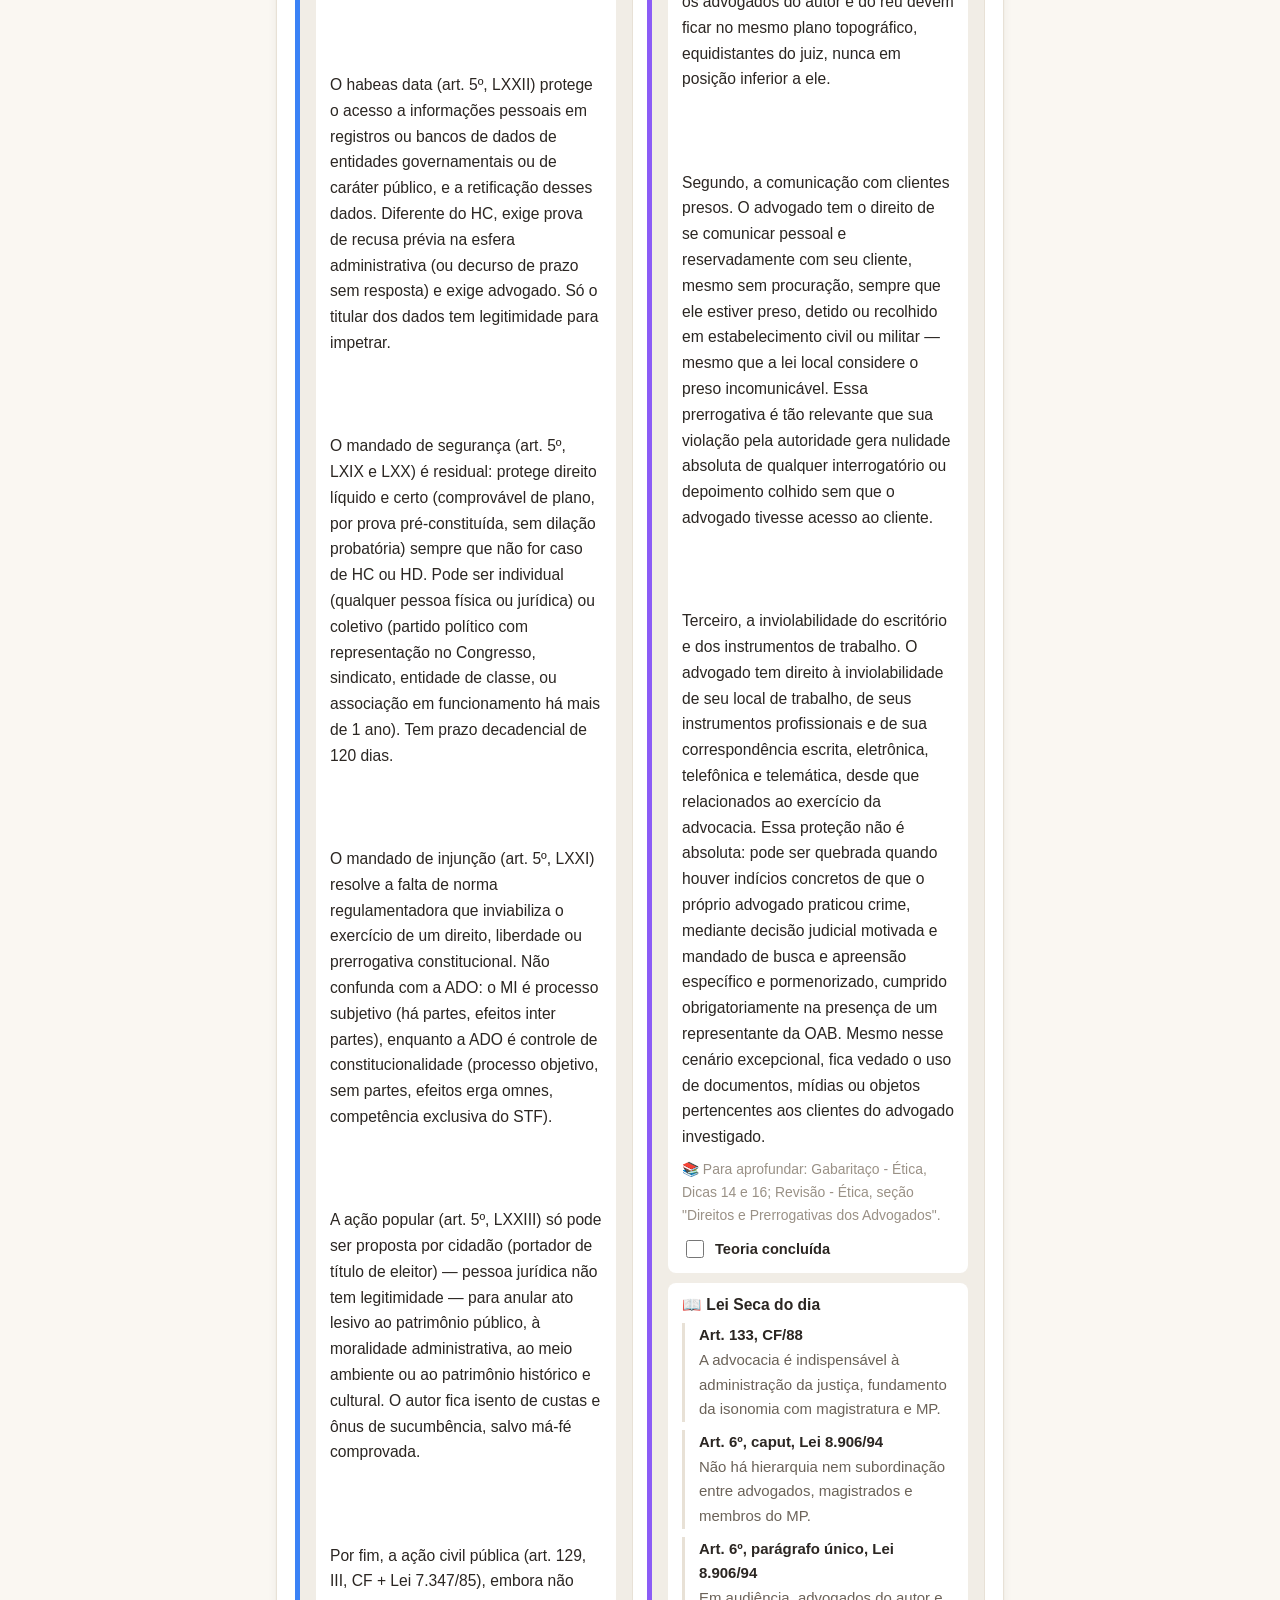
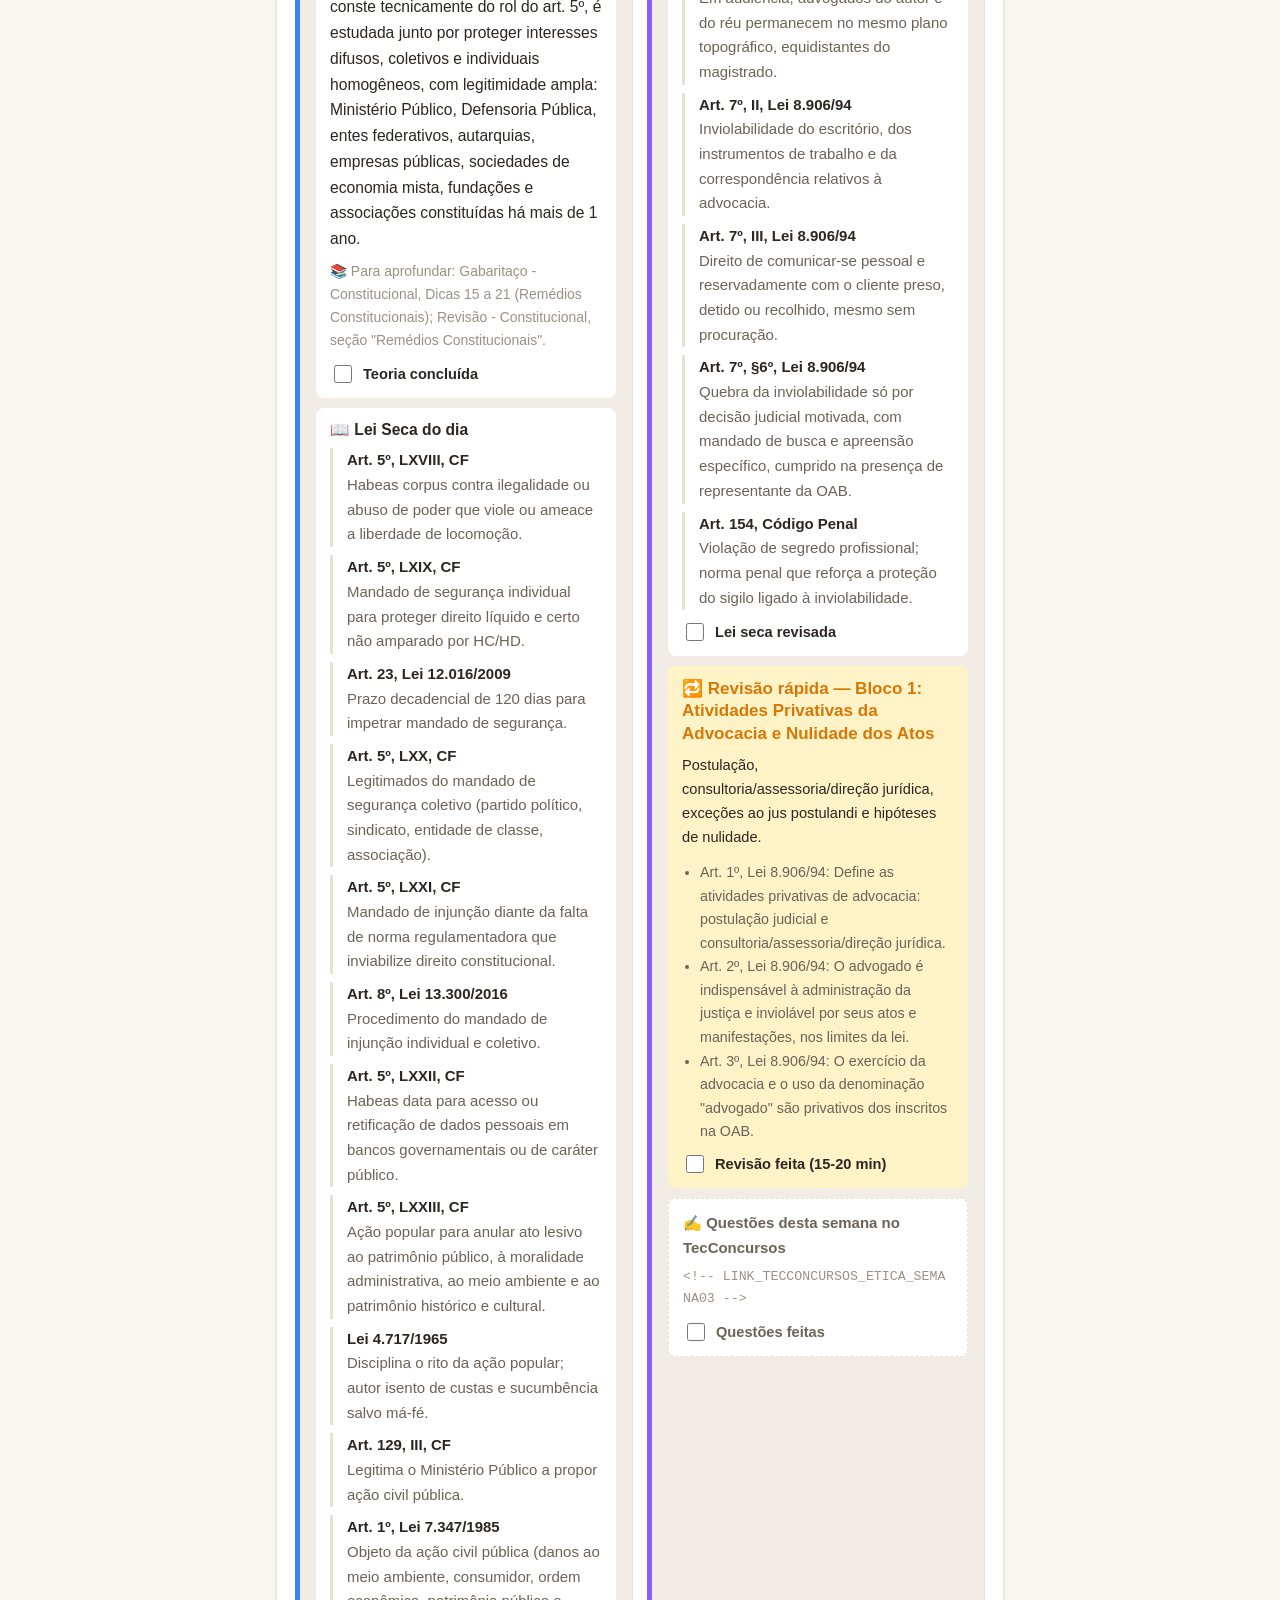
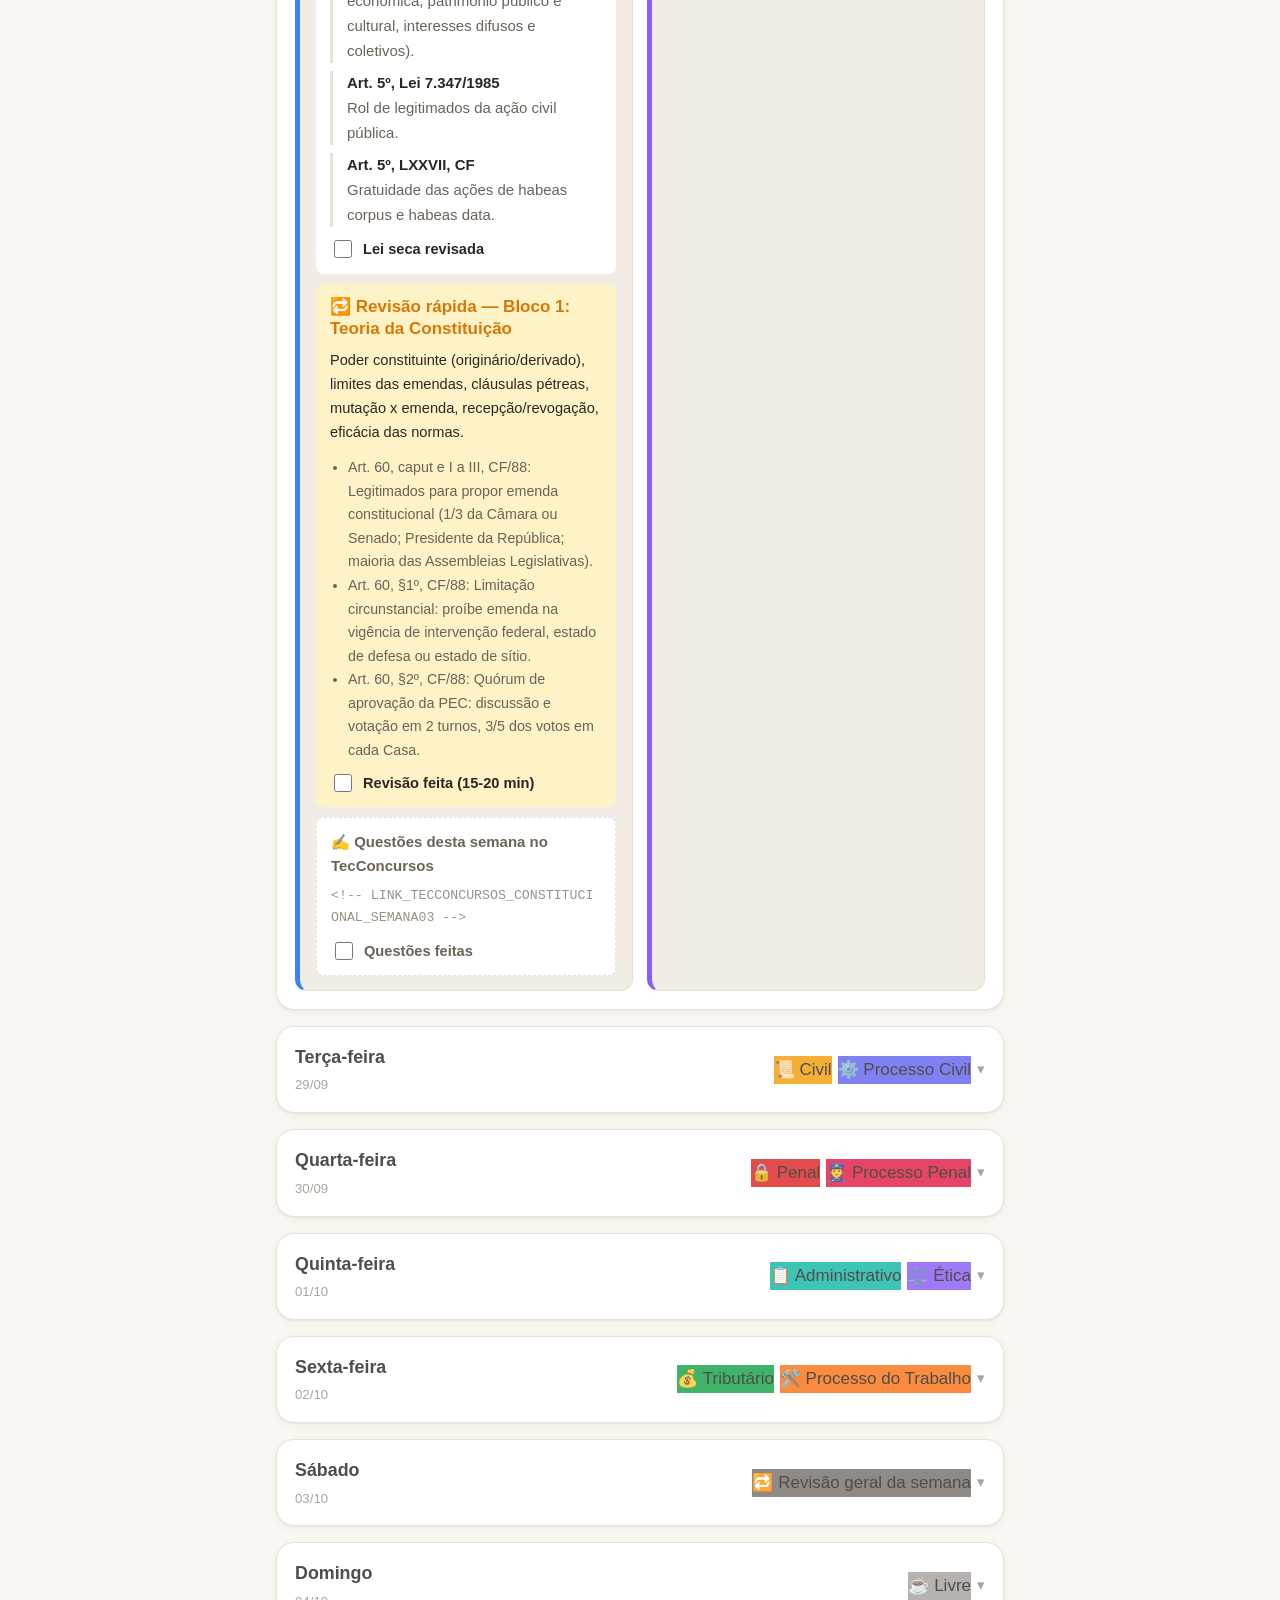
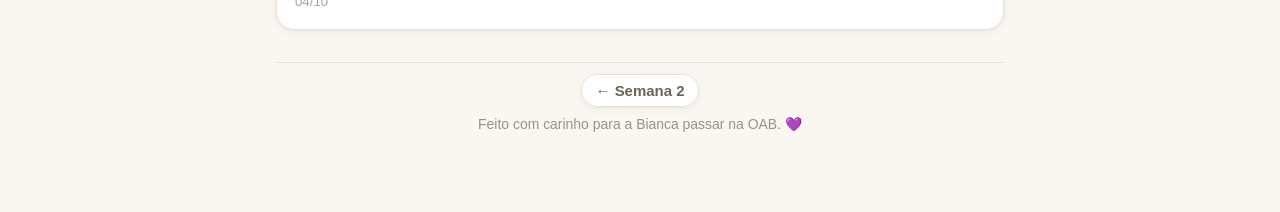
==== commit 3d6a9865: "Gera Semana 3 Blocos 3 de Constitucional, Administrativo, Civil, Processo Civil, Penal, Processo Pen" ====
--- a/docs/index.html
+++ b/docs/index.html
@@ -5,7 +5,7 @@
 <meta name="viewport" content="width=device-width, initial-scale=1">
 <title>Tutoria OAB da Bianca</title>
 <link rel="stylesheet" href="style.css?v=2">
-<meta http-equiv="refresh" content="0; url=semana-02.html">
+<meta http-equiv="refresh" content="0; url=semana-03.html">
 </head>
 <body>
   <div class="topbar">
@@ -13,7 +13,7 @@
   </div>
   <div class="hero">
     <h1>Bem-vinda de volta!</h1>
-    <p class="subtitle">Redirecionando para a semana mais recente (Semana 2)…</p>
+    <p class="subtitle">Redirecionando para a semana mais recente (Semana 3)…</p>
     <div class="countdown">
       <span class="days" data-countdown-days>—</span>
       <span class="label">dias até a prova da OAB<br>(faltam <span data-countdown-weeks>—</span> semanas)</span>
@@ -22,7 +22,8 @@
   <div class="overview">
     <h2>Todas as semanas</h2>
     <div class="week-list">
-      <a class="week-item current" href="semana-02.html"><span><span class="week-num">Semana 2</span><br><span class="week-range">21/09 a 27/09</span></span><span class="week-go">Abrir →</span></a>
+      <a class="week-item current" href="semana-03.html"><span><span class="week-num">Semana 3</span><br><span class="week-range">28/09 a 04/10</span></span><span class="week-go">Abrir →</span></a>
+<a class="week-item" href="semana-02.html"><span><span class="week-num">Semana 2</span><br><span class="week-range">21/09 a 27/09</span></span><span class="week-go">Abrir →</span></a>
 <a class="week-item" href="semana-01.html"><span><span class="week-num">Semana 1</span><br><span class="week-range">14/09 a 20/09</span></span><span class="week-go">Abrir →</span></a>
     </div>
   </div>
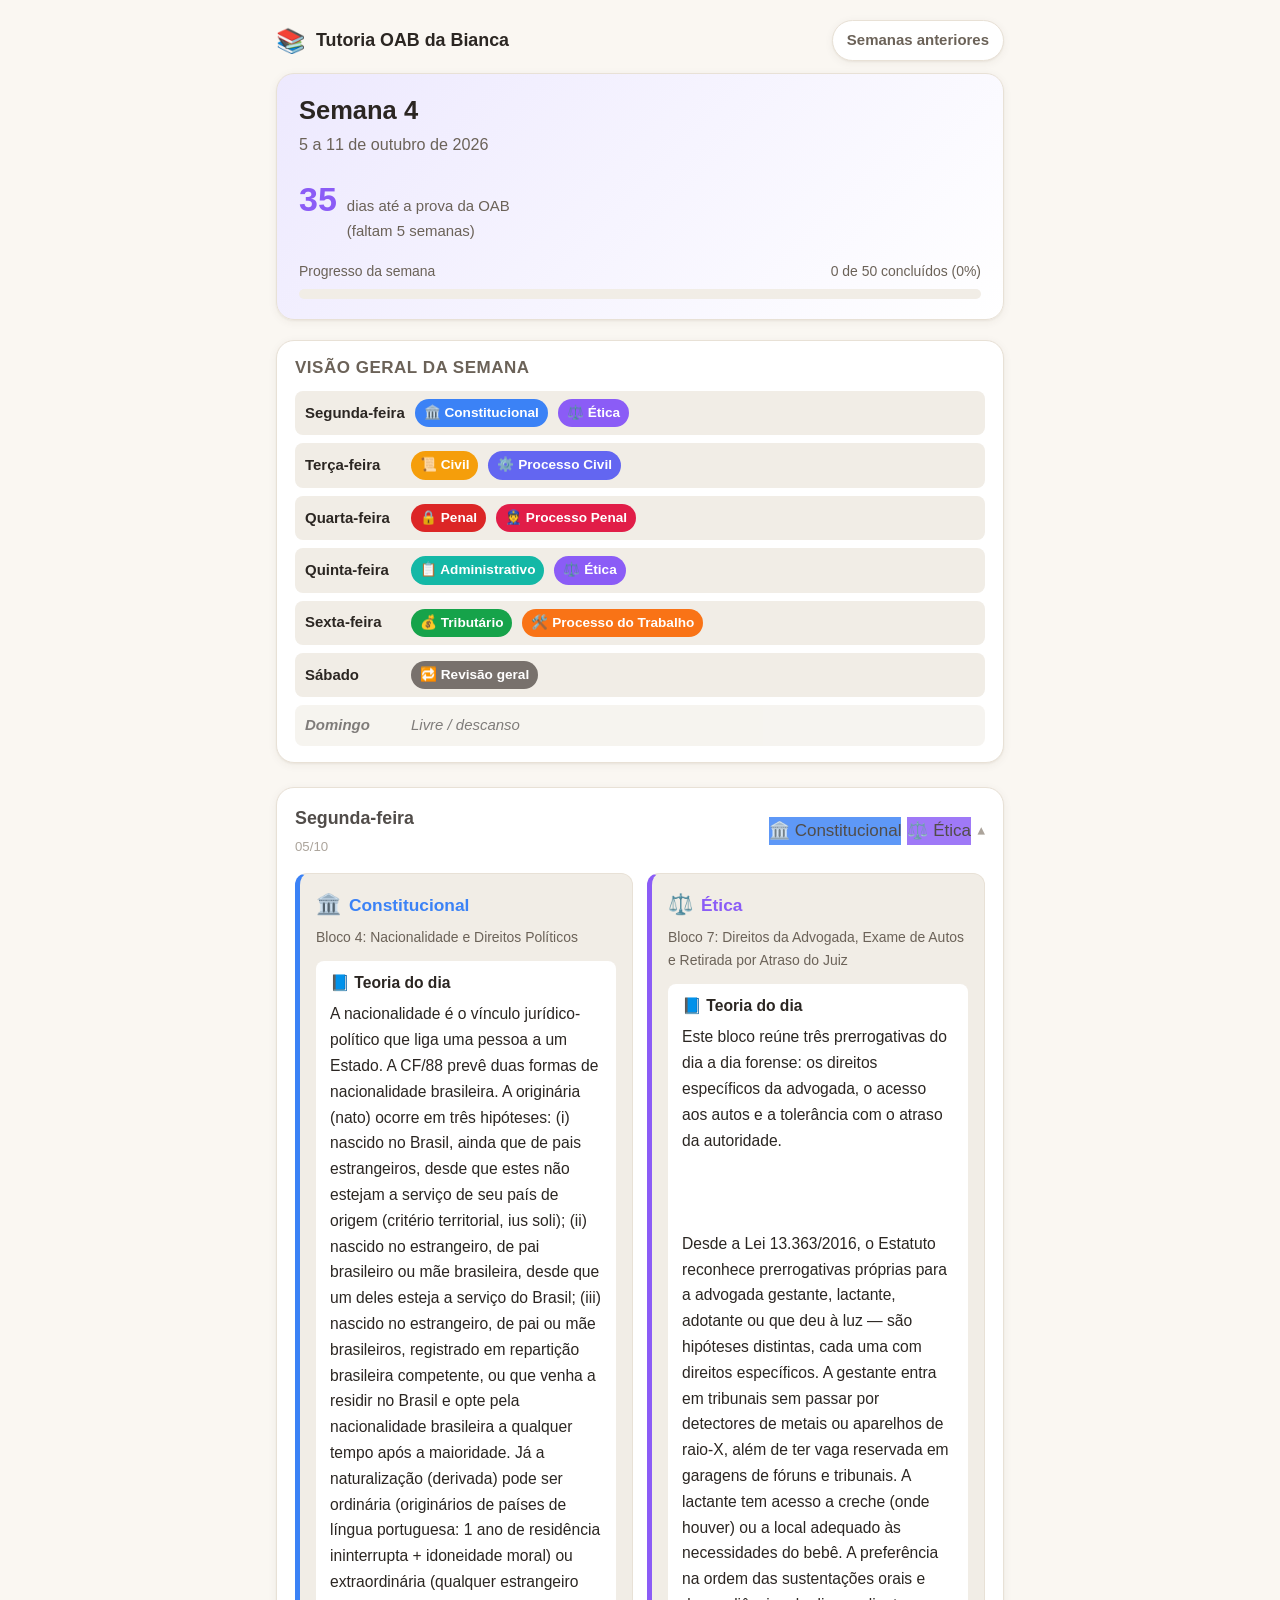
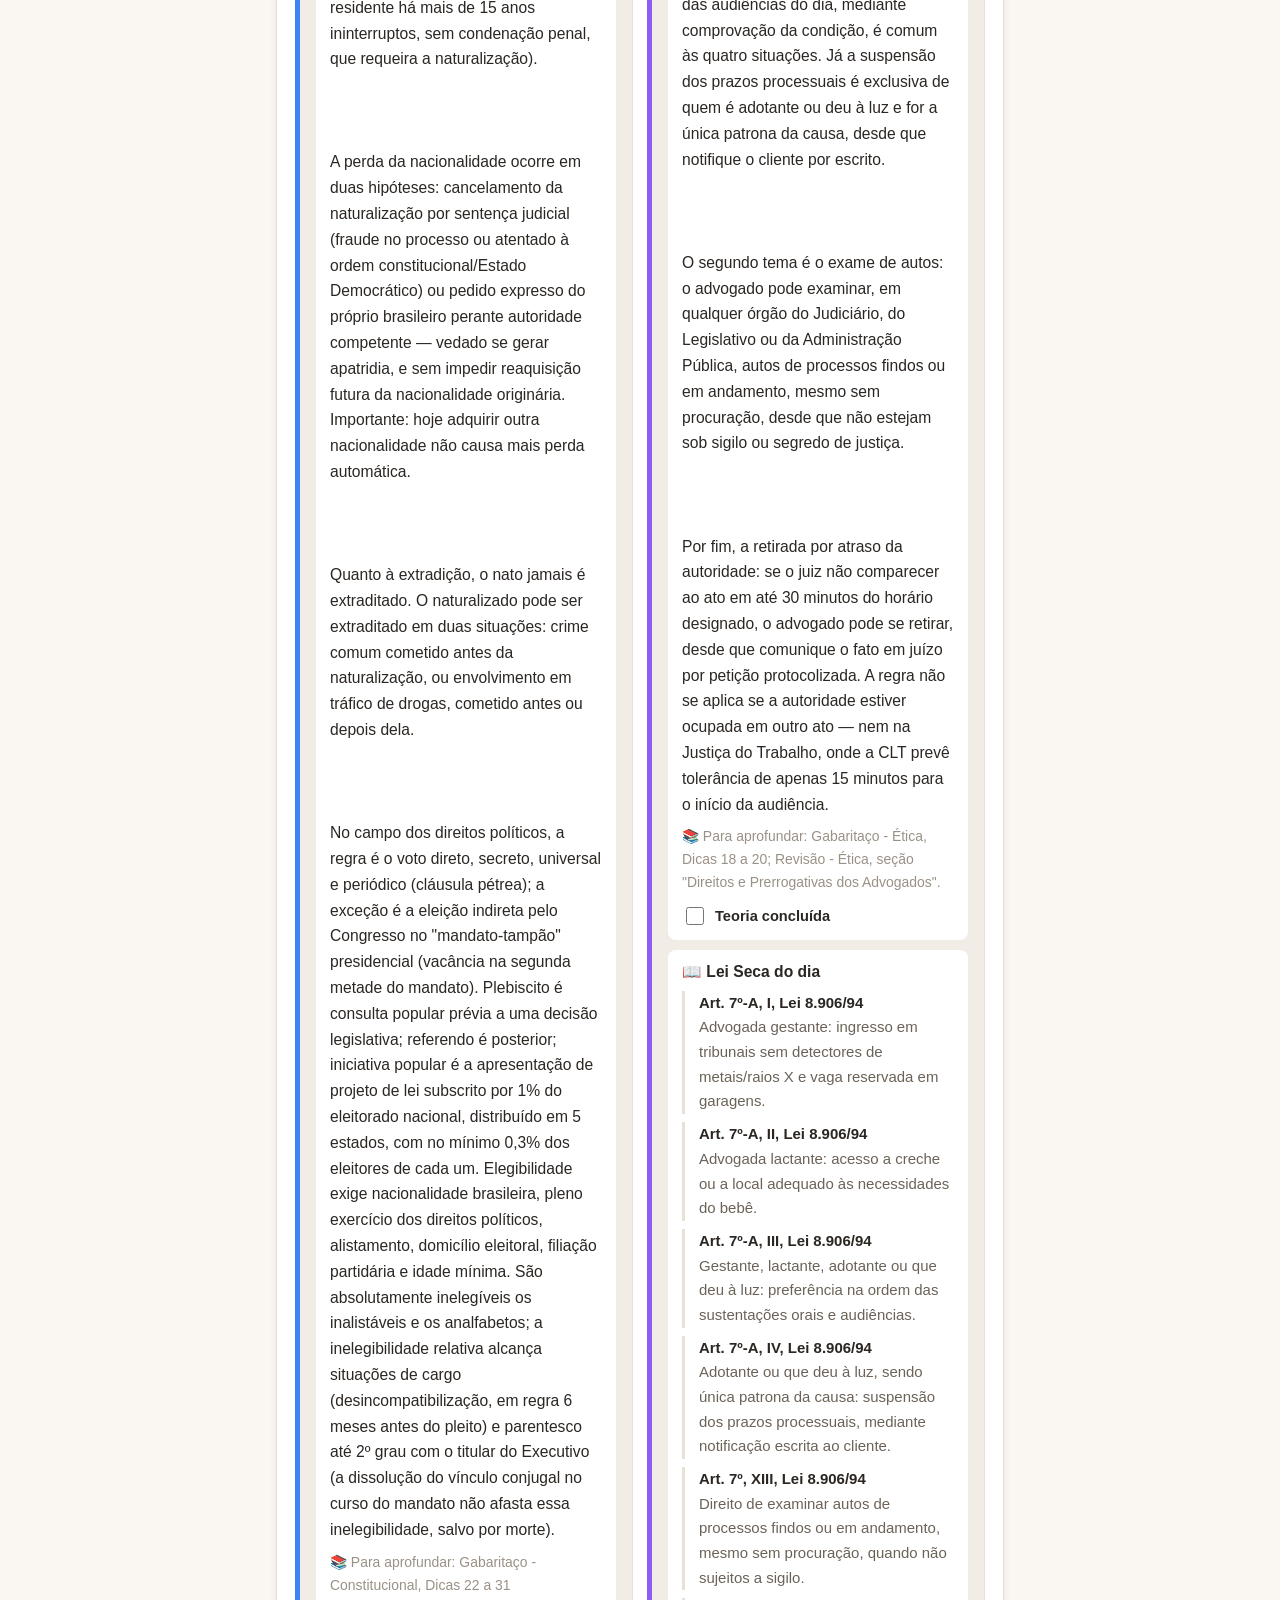
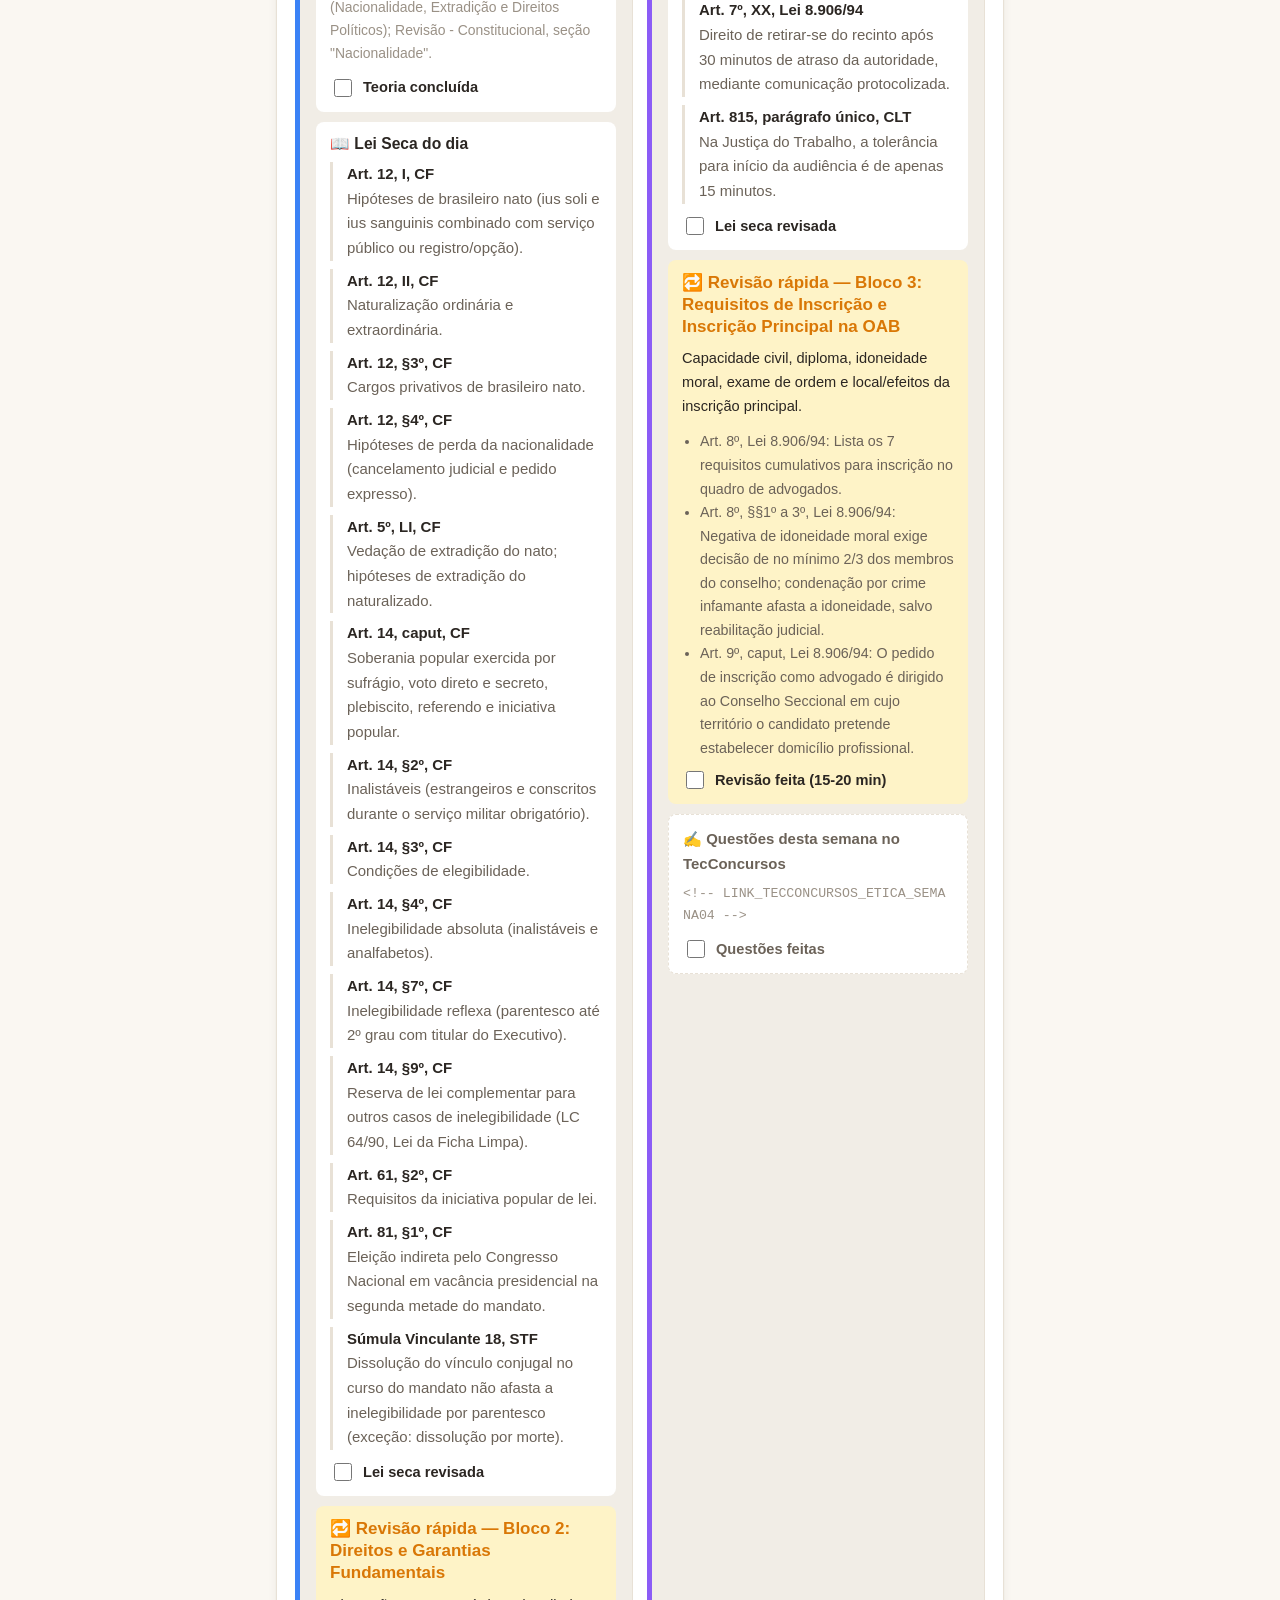
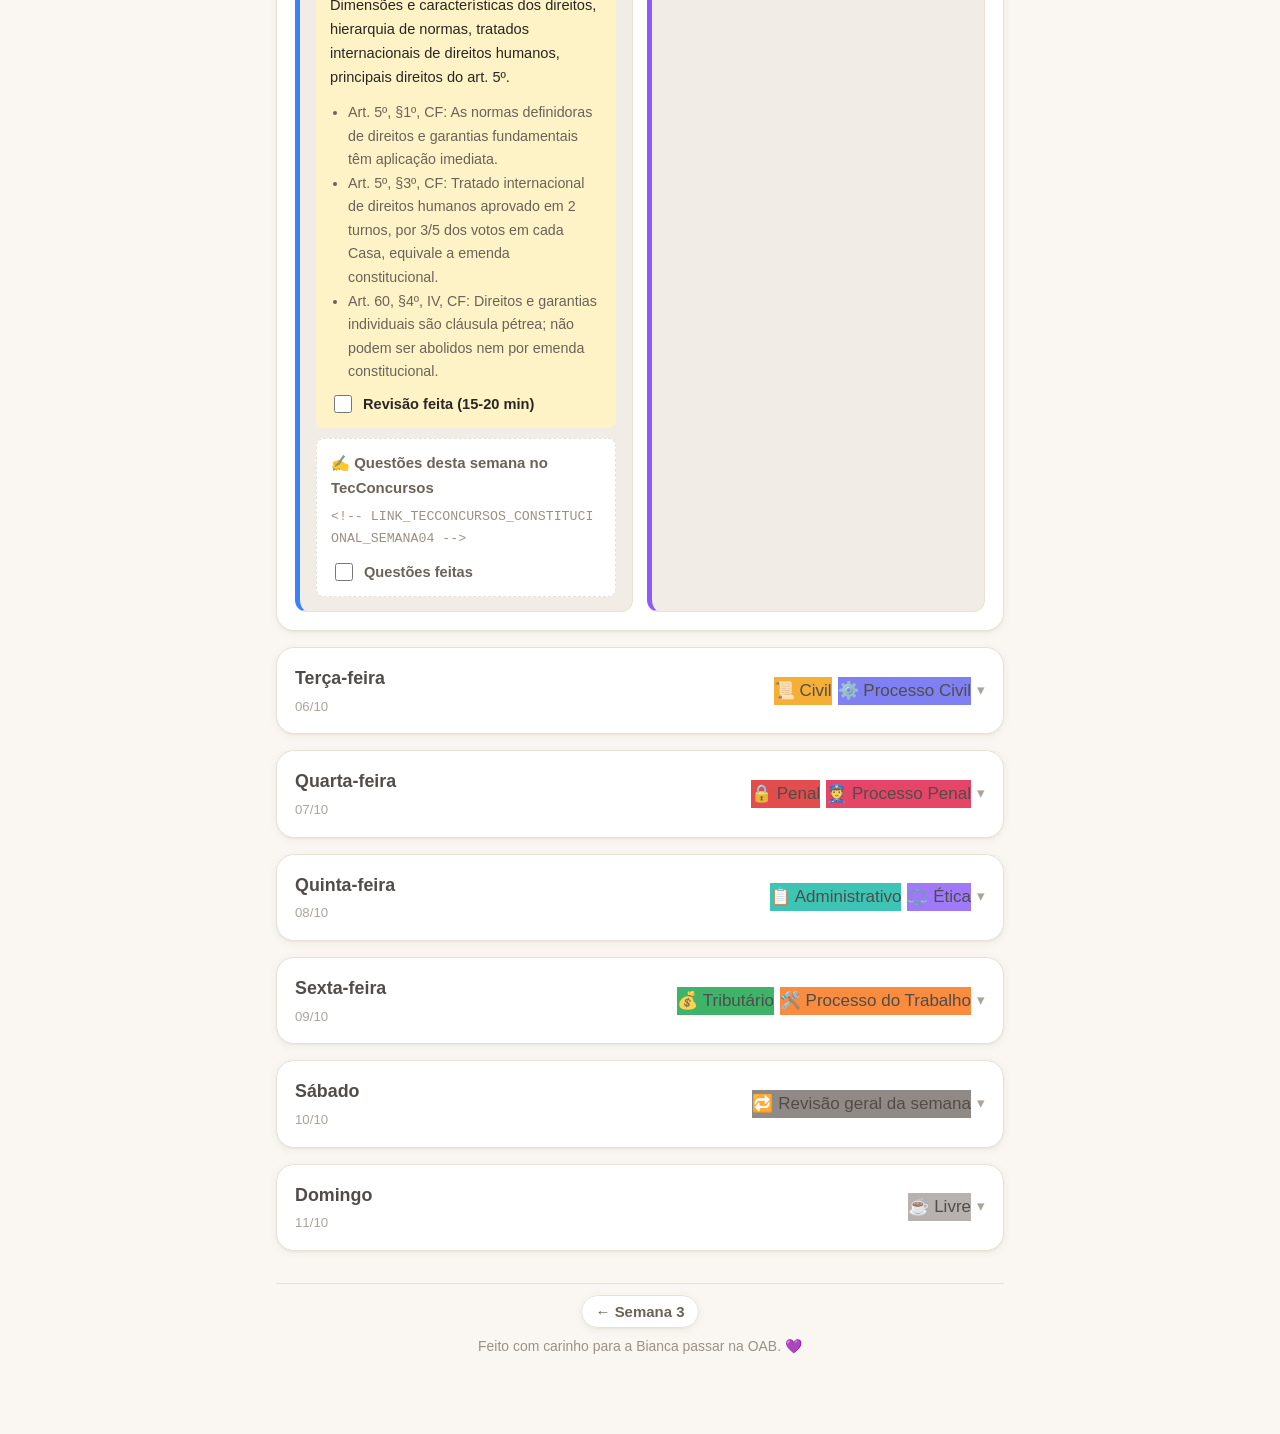
==== commit 26199d28: "Gera Semana 4 Blocos 4 de Constitucional, Administrativo, Civil, Processo Civil, Penal, Processo Pen" ====
--- a/docs/index.html
+++ b/docs/index.html
@@ -5,7 +5,7 @@
 <meta name="viewport" content="width=device-width, initial-scale=1">
 <title>Tutoria OAB da Bianca</title>
 <link rel="stylesheet" href="style.css?v=2">
-<meta http-equiv="refresh" content="0; url=semana-03.html">
+<meta http-equiv="refresh" content="0; url=semana-04.html">
 </head>
 <body>
   <div class="topbar">
@@ -13,7 +13,7 @@
   </div>
   <div class="hero">
     <h1>Bem-vinda de volta!</h1>
-    <p class="subtitle">Redirecionando para a semana mais recente (Semana 3)…</p>
+    <p class="subtitle">Redirecionando para a semana mais recente (Semana 4)…</p>
     <div class="countdown">
       <span class="days" data-countdown-days>—</span>
       <span class="label">dias até a prova da OAB<br>(faltam <span data-countdown-weeks>—</span> semanas)</span>
@@ -22,7 +22,8 @@
   <div class="overview">
     <h2>Todas as semanas</h2>
     <div class="week-list">
-      <a class="week-item current" href="semana-03.html"><span><span class="week-num">Semana 3</span><br><span class="week-range">28/09 a 04/10</span></span><span class="week-go">Abrir →</span></a>
+      <a class="week-item current" href="semana-04.html"><span><span class="week-num">Semana 4</span><br><span class="week-range">05/10 a 11/10</span></span><span class="week-go">Abrir →</span></a>
+<a class="week-item" href="semana-03.html"><span><span class="week-num">Semana 3</span><br><span class="week-range">28/09 a 04/10</span></span><span class="week-go">Abrir →</span></a>
 <a class="week-item" href="semana-02.html"><span><span class="week-num">Semana 2</span><br><span class="week-range">21/09 a 27/09</span></span><span class="week-go">Abrir →</span></a>
 <a class="week-item" href="semana-01.html"><span><span class="week-num">Semana 1</span><br><span class="week-range">14/09 a 20/09</span></span><span class="week-go">Abrir →</span></a>
     </div>
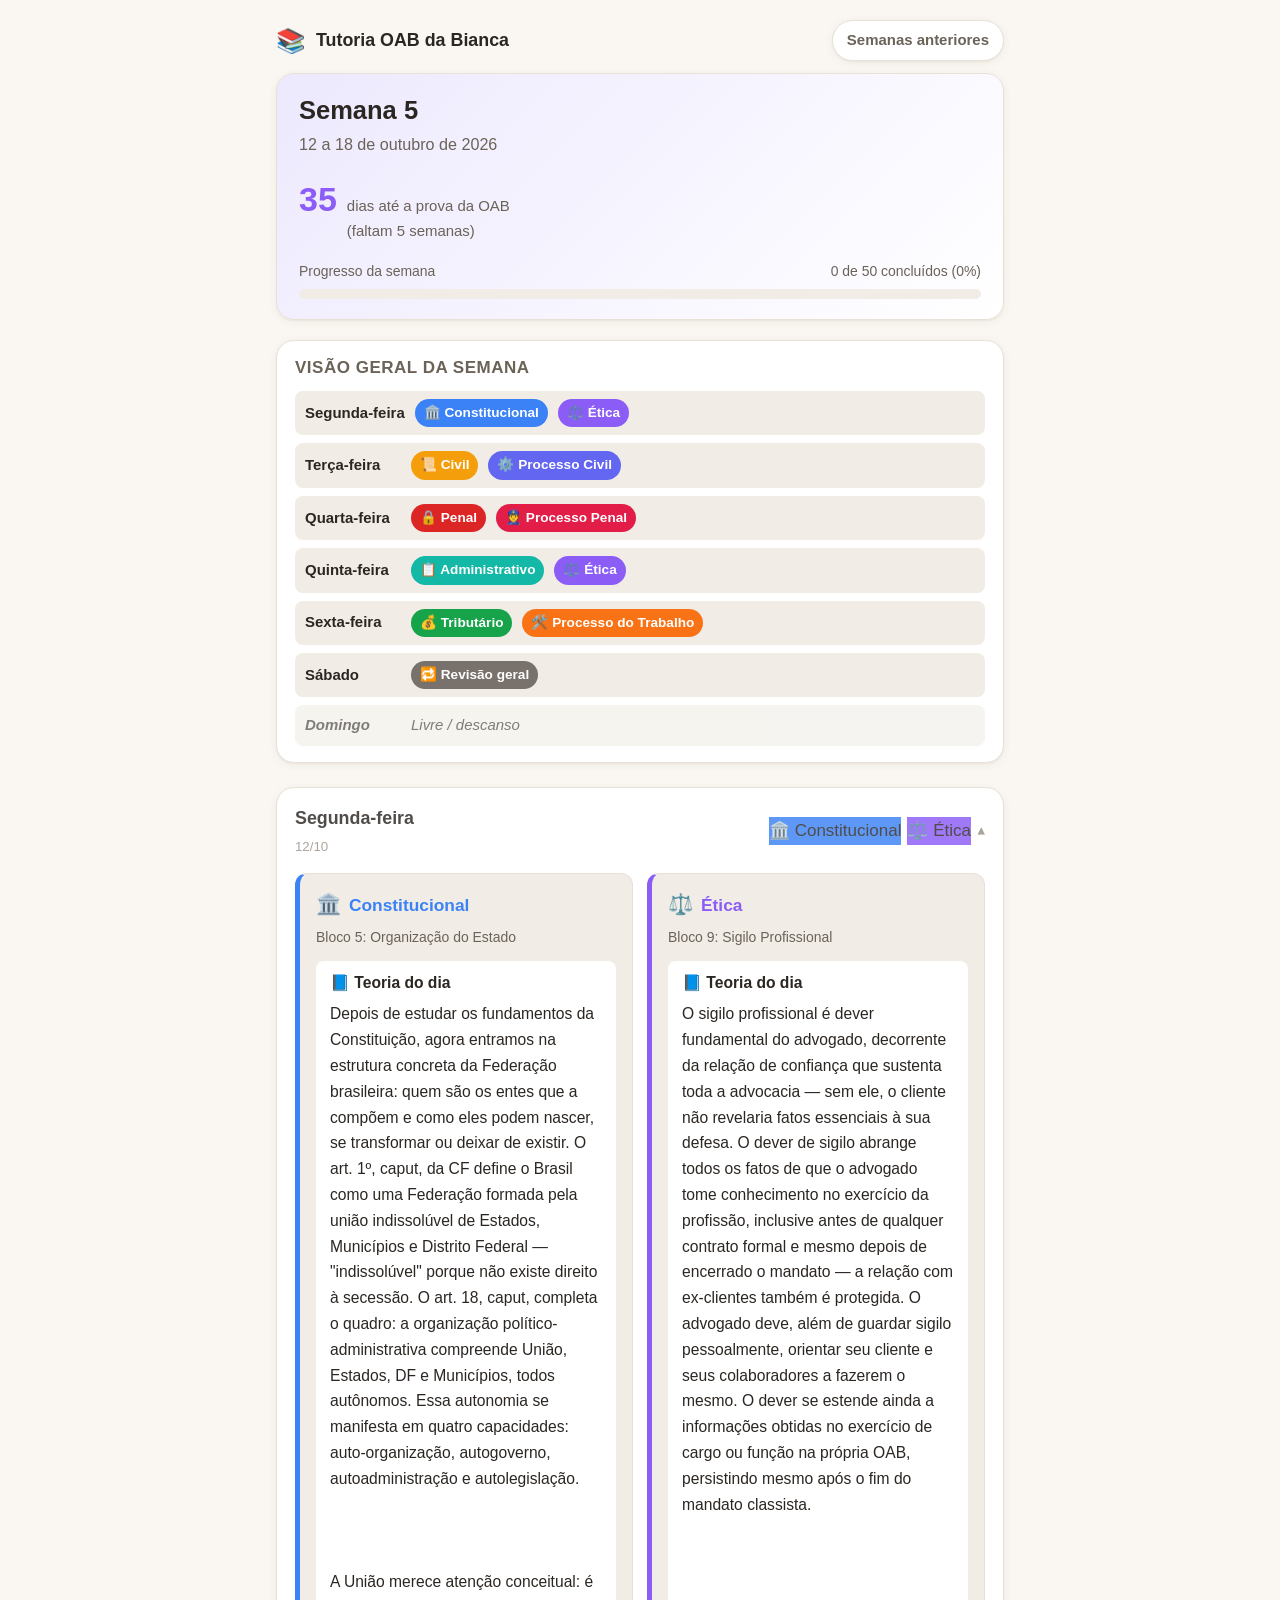
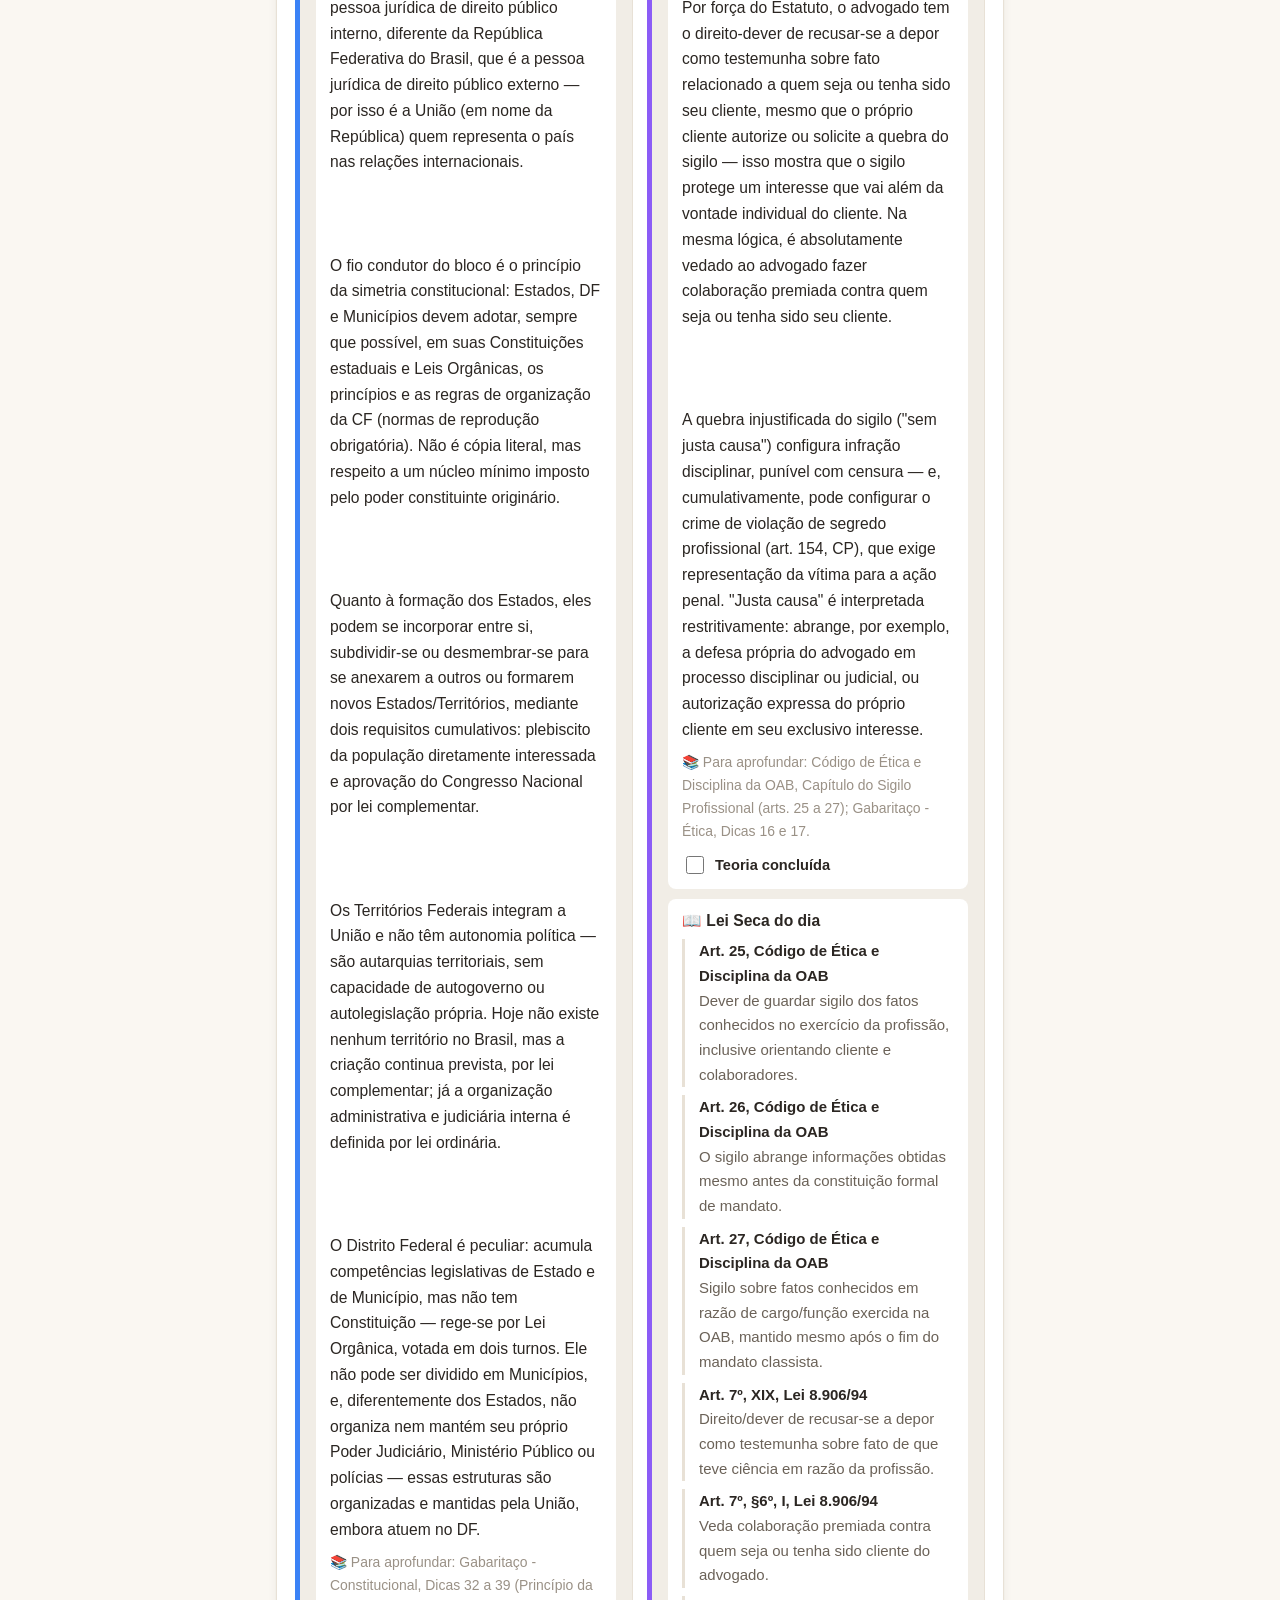
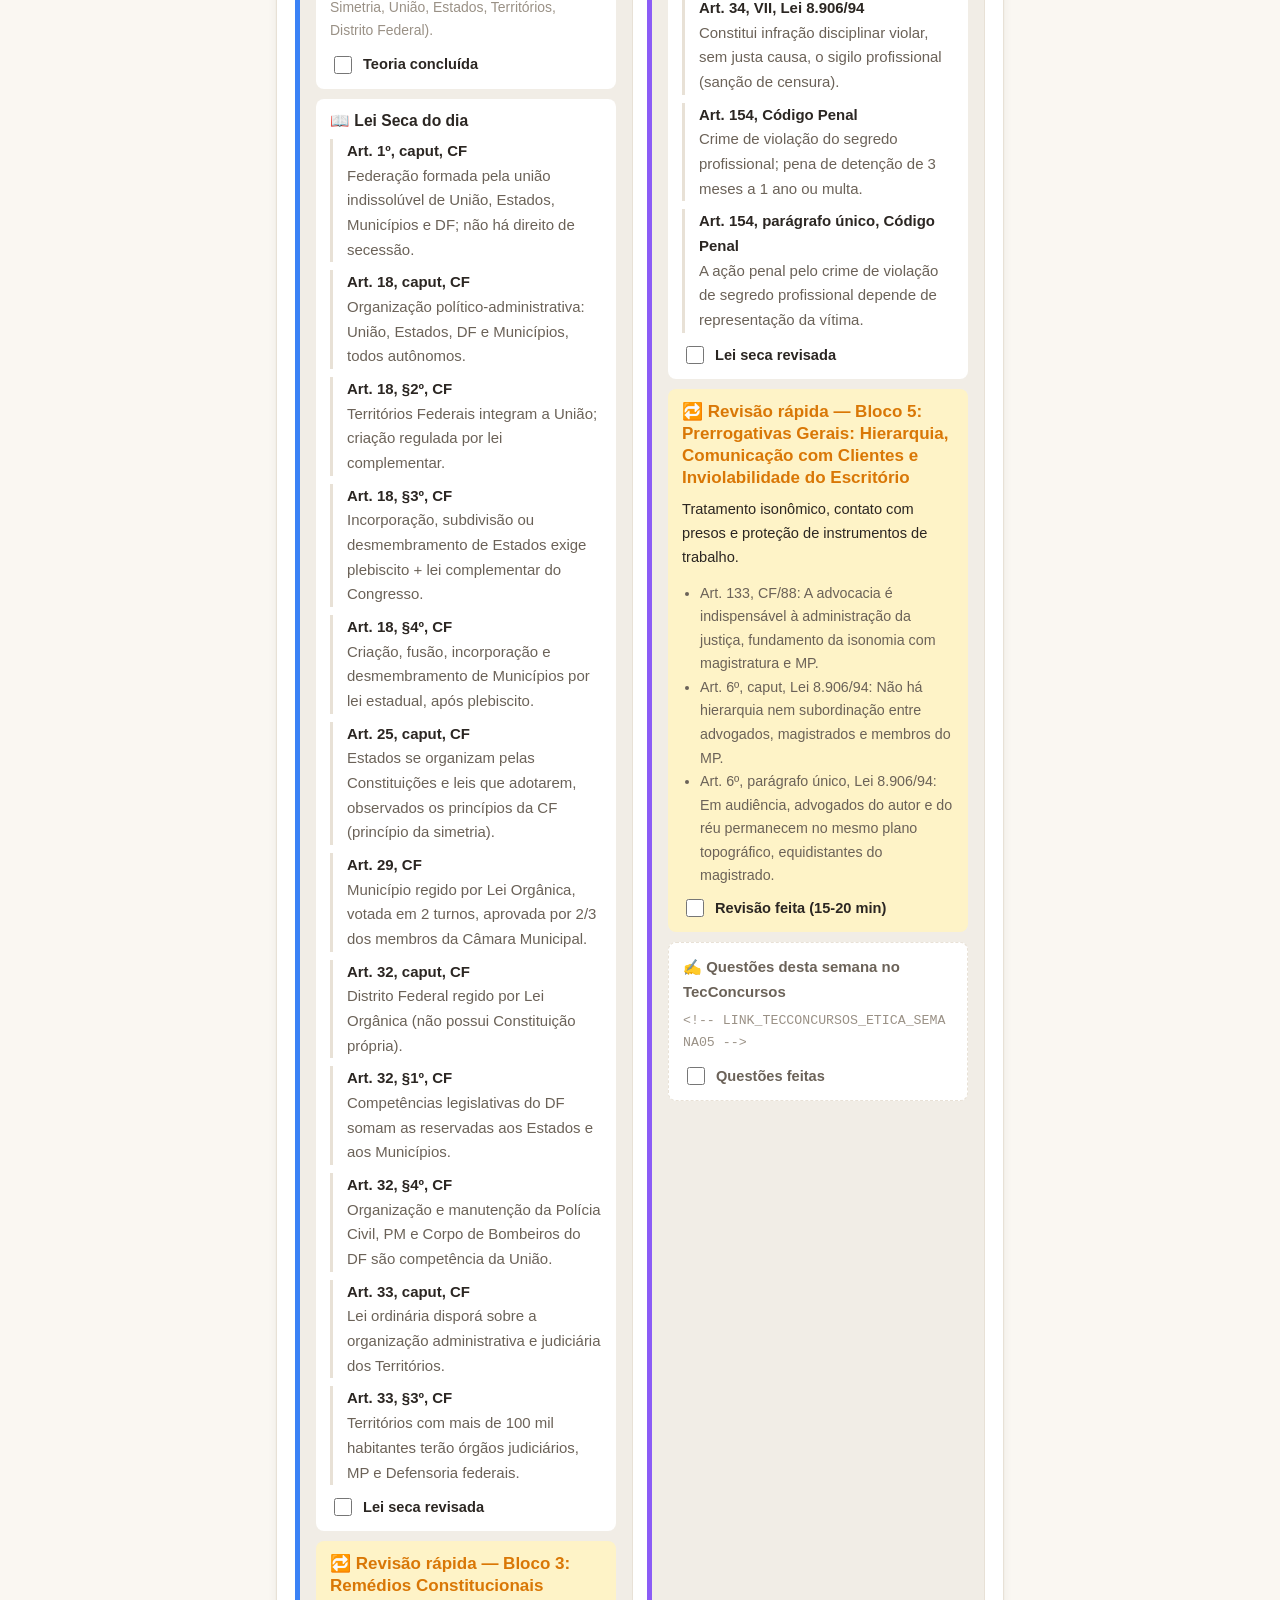
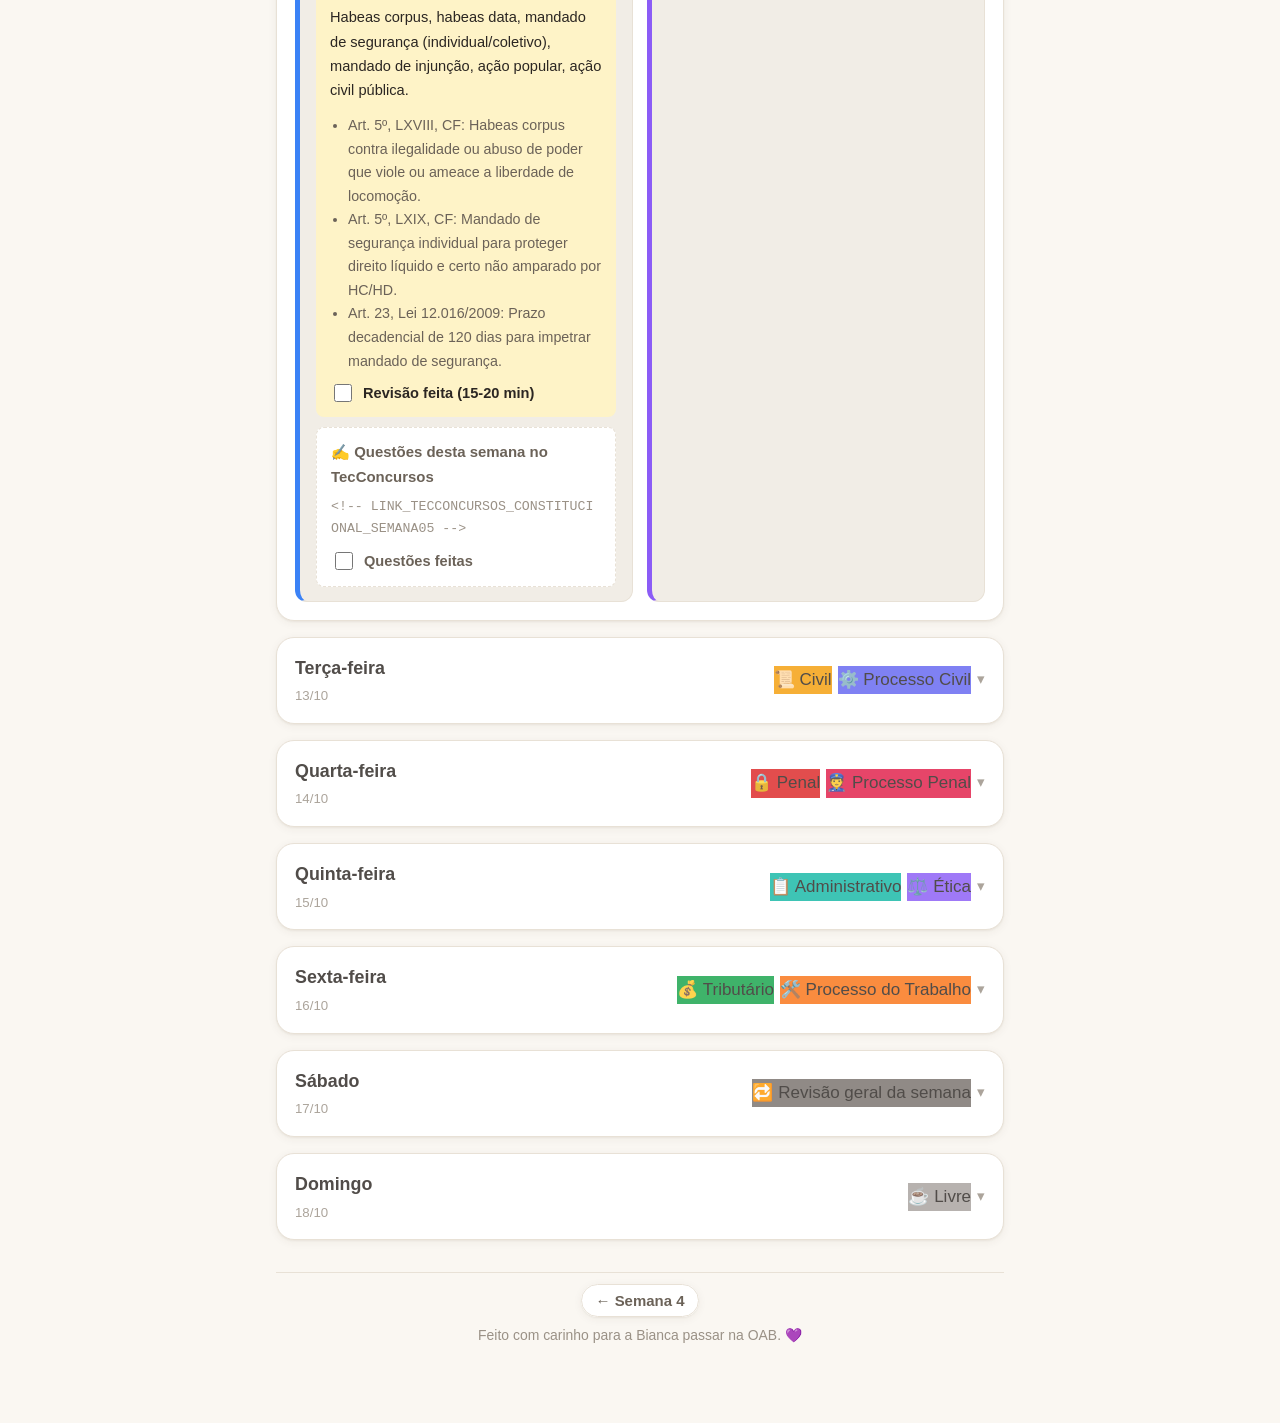
==== commit b1c6e0e2: "Gera semana 5: bloco 5 de 8 matérias + blocos 9-10 de Ética Novo conteúdo introduzido: - Constitucio" ====
--- a/docs/index.html
+++ b/docs/index.html
@@ -5,7 +5,7 @@
 <meta name="viewport" content="width=device-width, initial-scale=1">
 <title>Tutoria OAB da Bianca</title>
 <link rel="stylesheet" href="style.css?v=2">
-<meta http-equiv="refresh" content="0; url=semana-04.html">
+<meta http-equiv="refresh" content="0; url=semana-05.html">
 </head>
 <body>
   <div class="topbar">
@@ -13,7 +13,7 @@
   </div>
   <div class="hero">
     <h1>Bem-vinda de volta!</h1>
-    <p class="subtitle">Redirecionando para a semana mais recente (Semana 4)…</p>
+    <p class="subtitle">Redirecionando para a semana mais recente (Semana 5)…</p>
     <div class="countdown">
       <span class="days" data-countdown-days>—</span>
       <span class="label">dias até a prova da OAB<br>(faltam <span data-countdown-weeks>—</span> semanas)</span>
@@ -22,7 +22,8 @@
   <div class="overview">
     <h2>Todas as semanas</h2>
     <div class="week-list">
-      <a class="week-item current" href="semana-04.html"><span><span class="week-num">Semana 4</span><br><span class="week-range">05/10 a 11/10</span></span><span class="week-go">Abrir →</span></a>
+      <a class="week-item current" href="semana-05.html"><span><span class="week-num">Semana 5</span><br><span class="week-range">12/10 a 18/10</span></span><span class="week-go">Abrir →</span></a>
+<a class="week-item" href="semana-04.html"><span><span class="week-num">Semana 4</span><br><span class="week-range">05/10 a 11/10</span></span><span class="week-go">Abrir →</span></a>
 <a class="week-item" href="semana-03.html"><span><span class="week-num">Semana 3</span><br><span class="week-range">28/09 a 04/10</span></span><span class="week-go">Abrir →</span></a>
 <a class="week-item" href="semana-02.html"><span><span class="week-num">Semana 2</span><br><span class="week-range">21/09 a 27/09</span></span><span class="week-go">Abrir →</span></a>
 <a class="week-item" href="semana-01.html"><span><span class="week-num">Semana 1</span><br><span class="week-range">14/09 a 20/09</span></span><span class="week-go">Abrir →</span></a>
